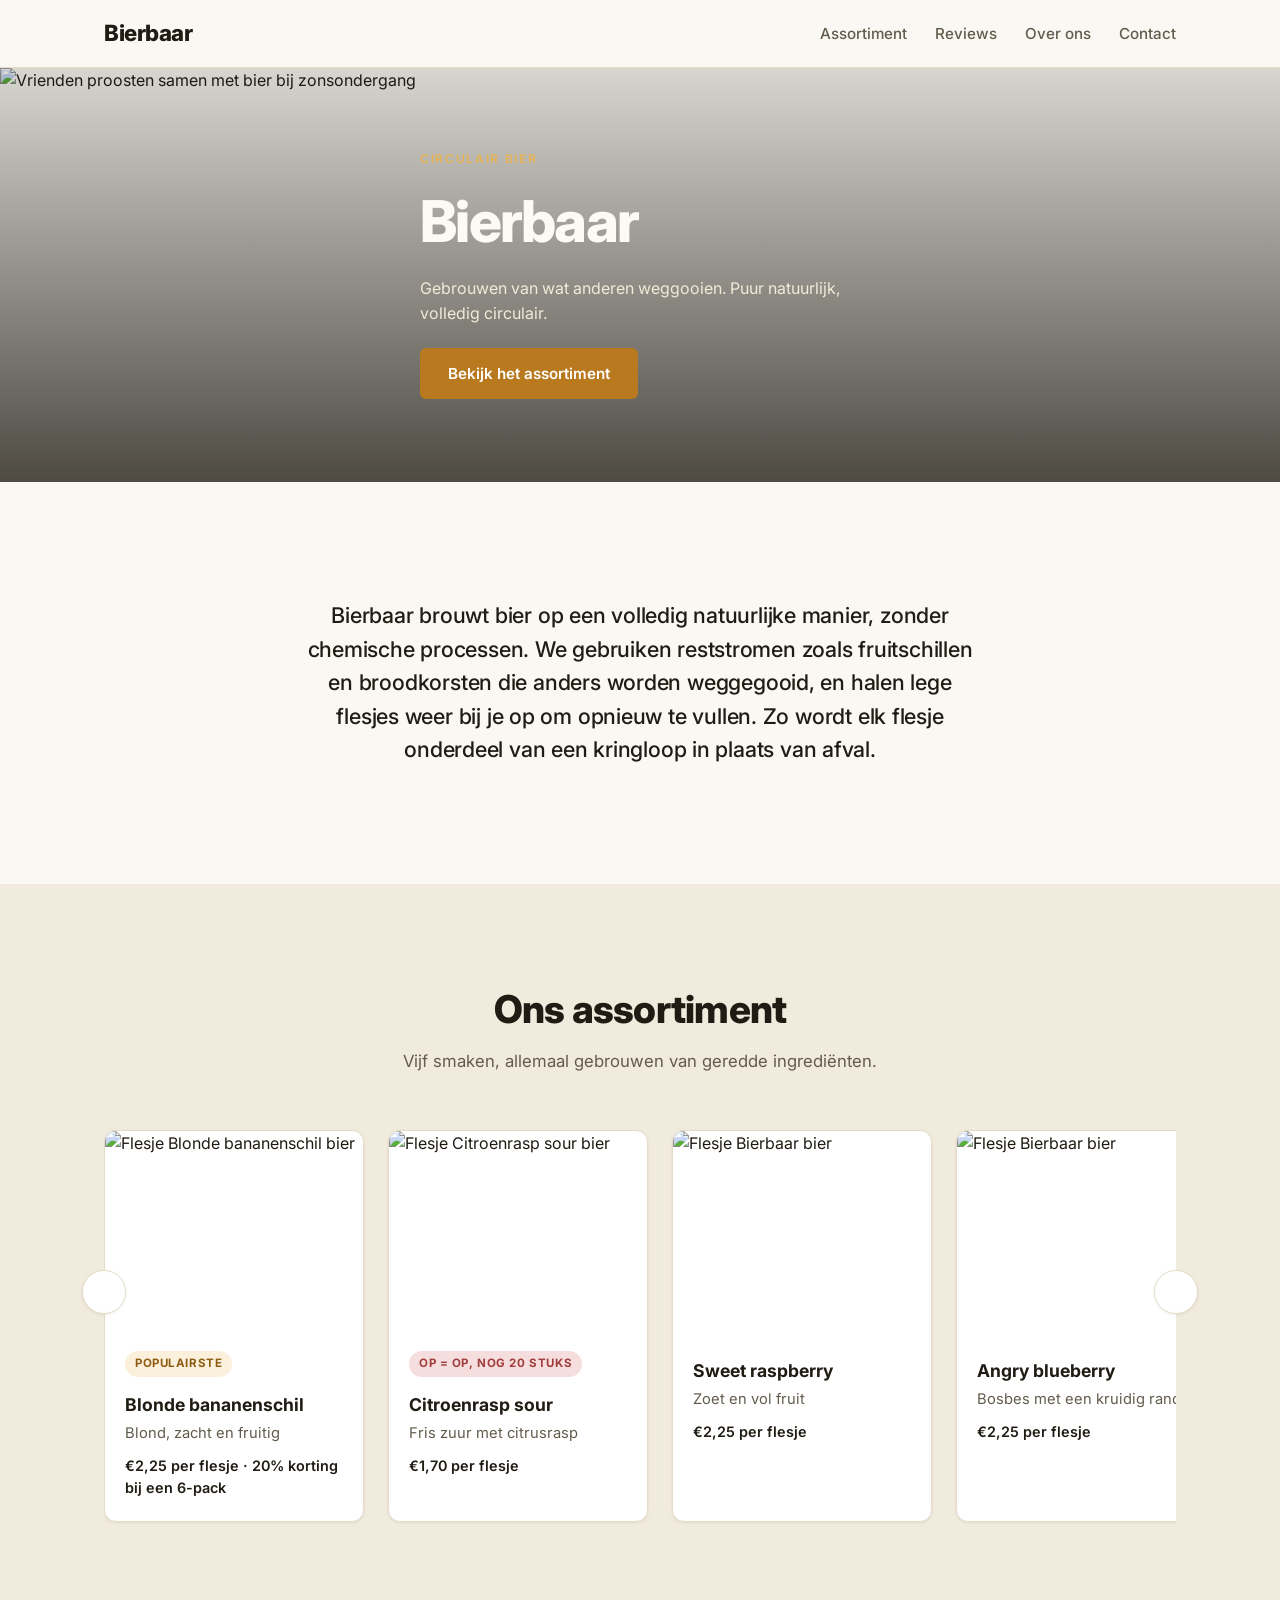
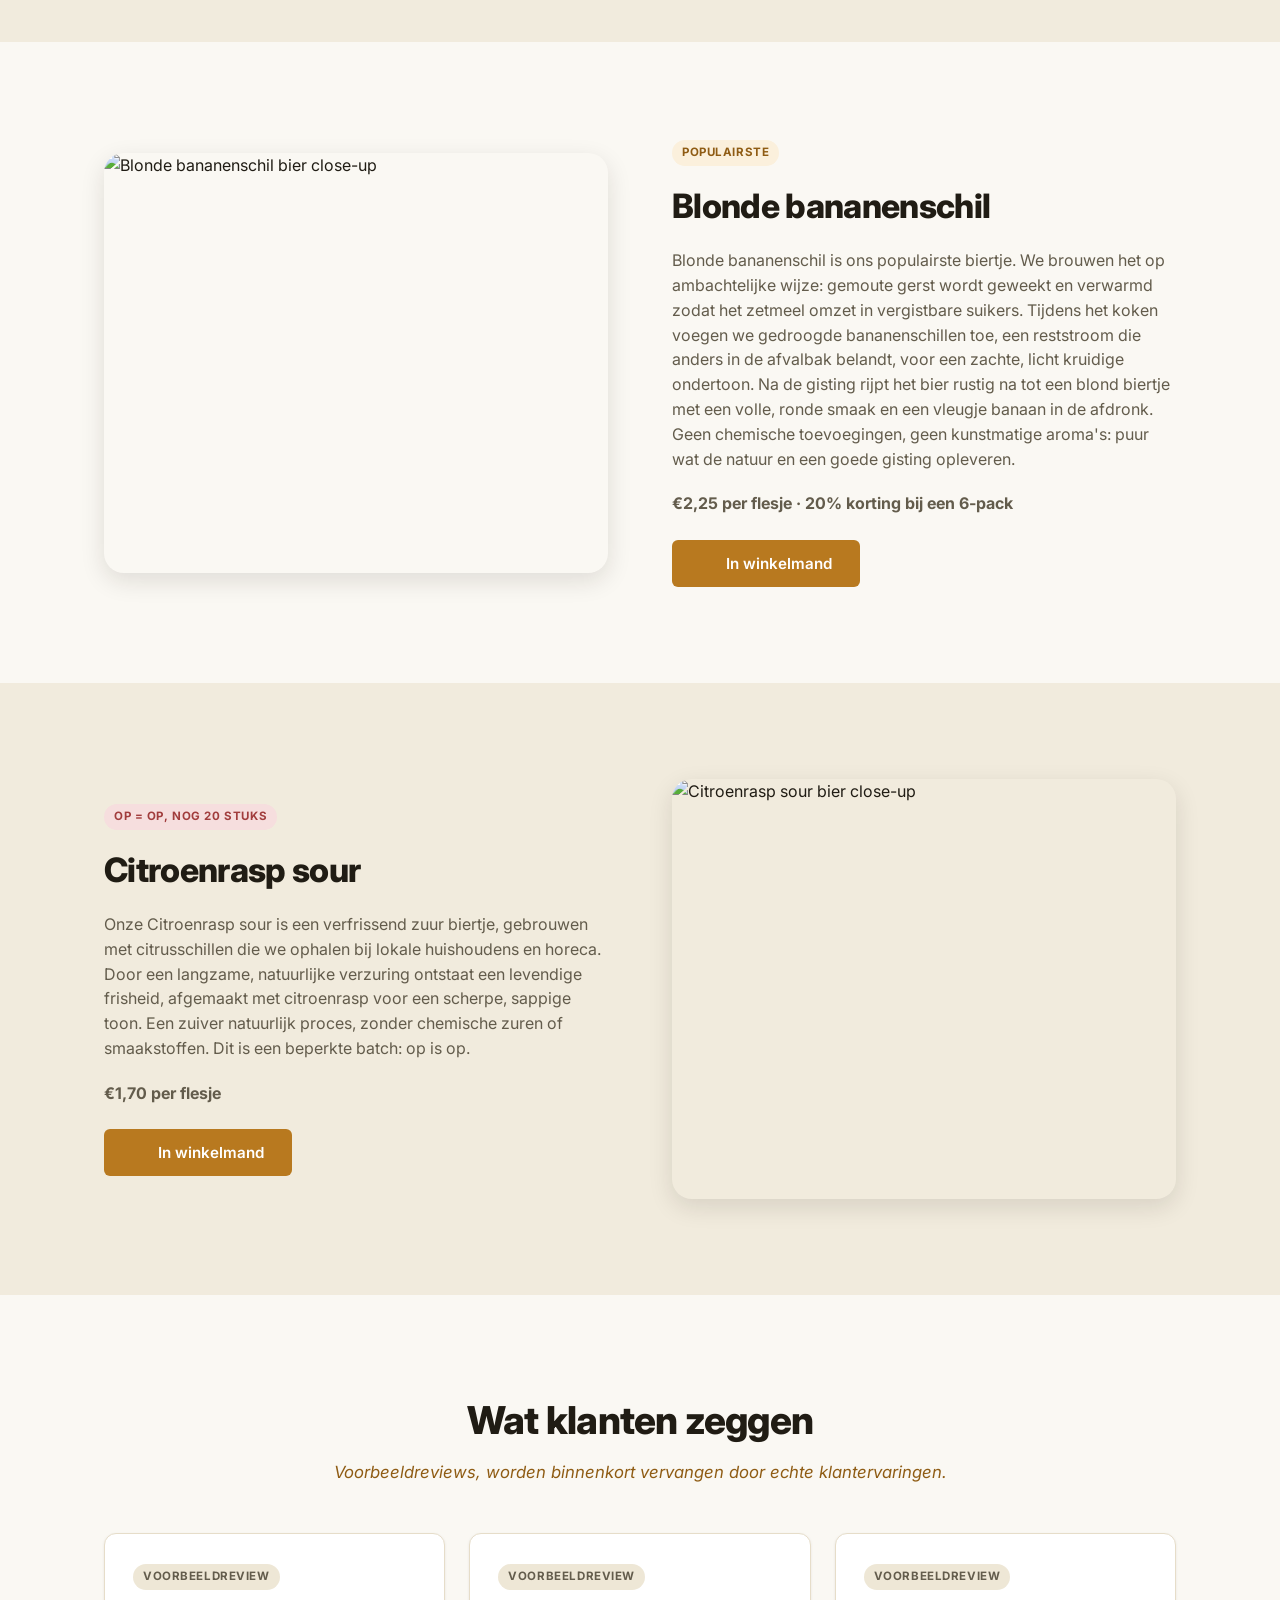
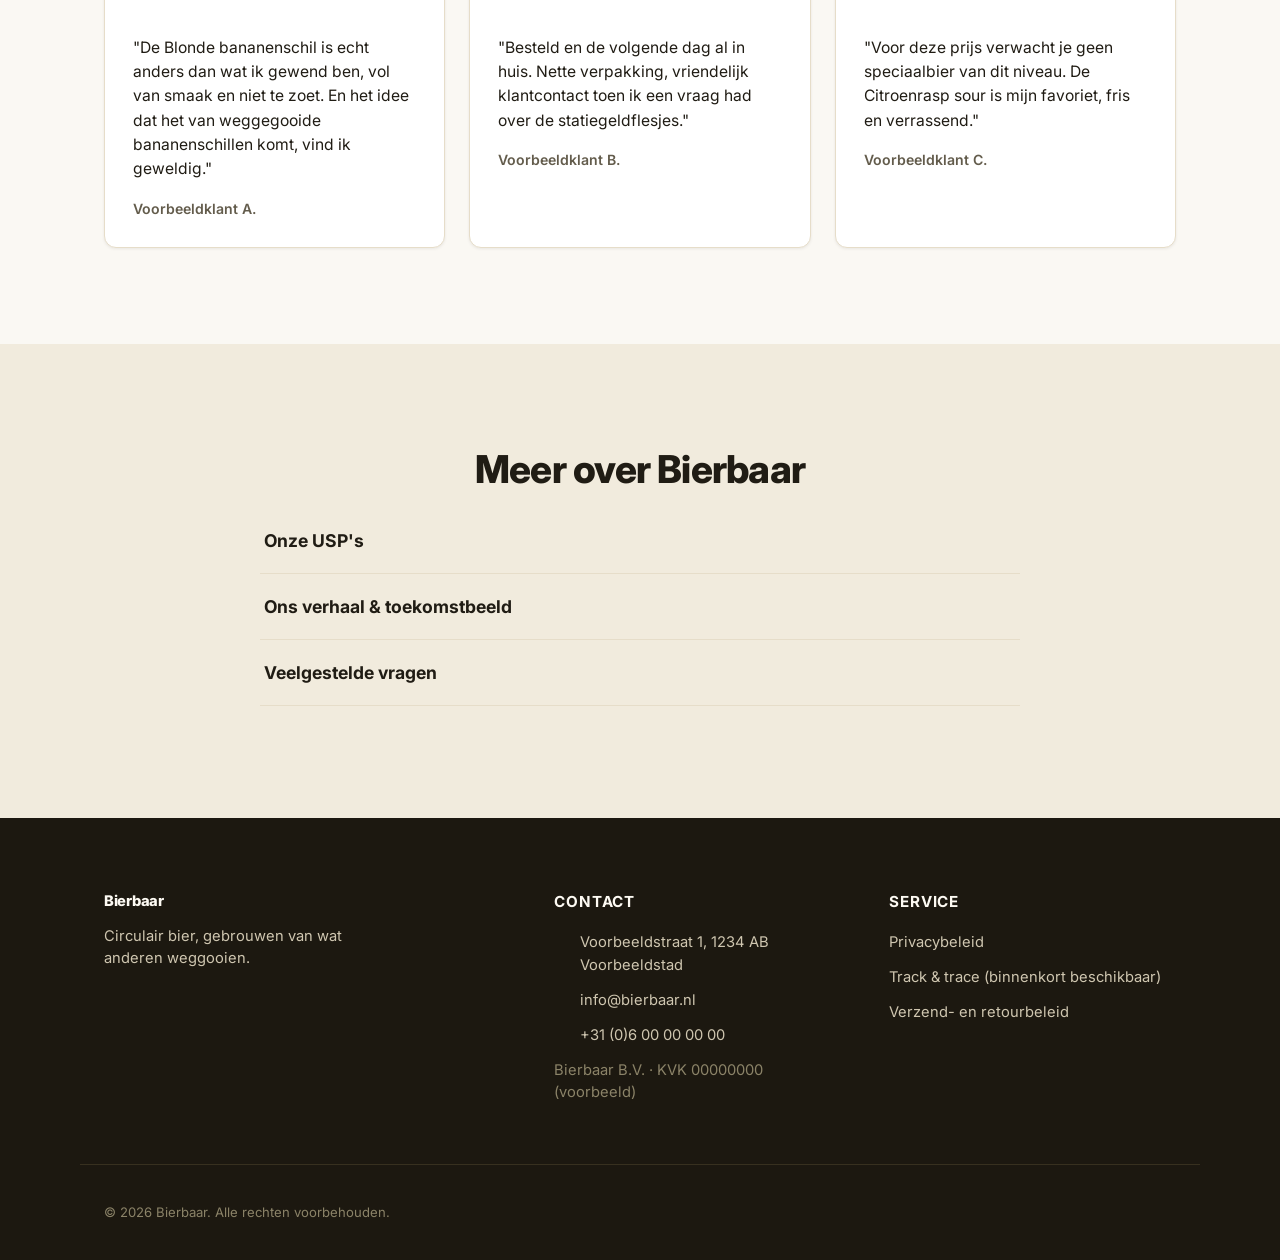
==== index.html @ 5c54fa47 "Initial Bierbaar website: hero, assortiment, spotlights, reviews, accordion, footer" ====
<!DOCTYPE html>
<html lang="nl">
<head>
<meta charset="UTF-8">
<meta name="viewport" content="width=device-width, initial-scale=1.0">
<title>Bierbaar | Circulair bier, gebrouwen van wat anderen weggooien</title>
<meta name="description" content="Bierbaar brouwt duurzaam, circulair bier op volledig natuurlijke wijze, van fruitschillen en broodkorsten die anders worden weggegooid. Statiegeldflessen, geen chemie, pure smaak.">
<link rel="icon" href="data:,">
<link rel="preconnect" href="https://fonts.googleapis.com">
<link rel="preconnect" href="https://fonts.gstatic.com" crossorigin>
<link href="https://fonts.googleapis.com/css2?family=Inter:wght@400;500;600;700;800&display=swap" rel="stylesheet">
<link rel="stylesheet" href="css/styles.css">
</head>
<body>

<header class="site-header">
  <div class="container header-inner">
    <a href="#top" class="wordmark">Bierbaar</a>
    <nav class="main-nav" aria-label="Hoofdnavigatie">
      <a href="#assortiment">Assortiment</a>
      <a href="#reviews">Reviews</a>
      <a href="#meer">Over ons</a>
      <a href="#contact">Contact</a>
    </nav>
  </div>
</header>

<main id="top">

  <!-- HERO -->
  <section class="hero">
    <img
      class="hero-image"
      src="https://images.unsplash.com/photo-1758272133713-52c6bb9f74f0?w=1920&q=80&auto=format&fit=crop"
      alt="Vrienden proosten samen met bier bij zonsondergang"
      loading="eager">
    <div class="hero-overlay"></div>
    <div class="hero-content container">
      <p class="hero-kicker">Circulair bier</p>
      <h1 class="hero-title">Bierbaar</h1>
      <p class="hero-subtitle">Gebrouwen van wat anderen weggooien. Puur natuurlijk, volledig circulair.</p>
      <a href="#assortiment" class="btn btn-primary">Bekijk het assortiment</a>
    </div>
  </section>

  <!-- INTRO -->
  <section class="intro">
    <div class="container intro-inner">
      <p class="intro-text">
        Bierbaar brouwt bier op een volledig natuurlijke manier, zonder chemische processen.
        We gebruiken reststromen zoals fruitschillen en broodkorsten die anders worden weggegooid,
        en halen lege flesjes weer bij je op om opnieuw te vullen. Zo wordt elk flesje onderdeel
        van een kringloop in plaats van afval.
      </p>
    </div>
  </section>

  <!-- PRODUCT SLIDESHOW -->
  <section id="assortiment" class="products">
    <div class="container">
      <h2 class="section-title">Ons assortiment</h2>
      <p class="section-subtitle">Vijf smaken, allemaal gebrouwen van geredde ingrediënten.</p>

      <div class="slideshow" id="productSlideshow">
        <div class="slideshow-track" id="slideshowTrack">

          <article class="product-slide">
            <img src="https://images.unsplash.com/photo-1703564803585-48b51539e119?w=800&q=80&auto=format&fit=crop" alt="Flesje Blonde bananenschil bier" loading="lazy">
            <div class="product-slide-body">
              <span class="badge badge-popular">Populairste</span>
              <h3>Blonde bananenschil</h3>
              <p class="product-tag">Blond, zacht en fruitig</p>
              <p class="product-price">&euro;2,25 per flesje &middot; 20% korting bij een 6-pack</p>
            </div>
          </article>

          <article class="product-slide">
            <img src="https://images.unsplash.com/photo-1703564803585-48b51539e119?w=800&q=80&auto=format&fit=crop" alt="Flesje Citroenrasp sour bier" loading="lazy">
            <div class="product-slide-body">
              <span class="badge badge-limited">Op = op, nog 20 stuks</span>
              <h3>Citroenrasp sour</h3>
              <p class="product-tag">Fris zuur met citrusrasp</p>
              <p class="product-price">&euro;1,70 per flesje</p>
            </div>
          </article>

          <article class="product-slide">
            <img src="https://images.unsplash.com/photo-1703564803585-48b51539e119?w=800&q=80&auto=format&fit=crop" alt="Flesje Bierbaar bier" loading="lazy">
            <div class="product-slide-body">
              <h3>Sweet raspberry</h3>
              <p class="product-tag">Zoet en vol fruit</p>
              <p class="product-price">&euro;2,25 per flesje</p>
            </div>
          </article>

          <article class="product-slide">
            <img src="https://images.unsplash.com/photo-1703564803585-48b51539e119?w=800&q=80&auto=format&fit=crop" alt="Flesje Bierbaar bier" loading="lazy">
            <div class="product-slide-body">
              <h3>Angry blueberry</h3>
              <p class="product-tag">Bosbes met een kruidig randje</p>
              <p class="product-price">&euro;2,25 per flesje</p>
            </div>
          </article>

          <article class="product-slide">
            <img src="https://images.unsplash.com/photo-1703564803585-48b51539e119?w=800&q=80&auto=format&fit=crop" alt="Flesje Bierbaar bier" loading="lazy">
            <div class="product-slide-body">
              <h3>Mango tango</h3>
              <p class="product-tag">Tropisch en vol fruit</p>
              <p class="product-price">&euro;2,25 per flesje</p>
            </div>
          </article>

        </div>

        <button class="slide-nav slide-nav-prev" id="slidePrev" aria-label="Vorige biertjes">
          <i data-lucide="chevron-left"></i>
        </button>
        <button class="slide-nav slide-nav-next" id="slideNext" aria-label="Volgende biertjes">
          <i data-lucide="chevron-right"></i>
        </button>
      </div>
    </div>
  </section>

  <!-- SPOTLIGHT: BLONDE BANANENSCHIL -->
  <section class="spotlight">
    <div class="container spotlight-inner">
      <img class="spotlight-image" src="https://images.unsplash.com/photo-1703564803585-48b51539e119?w=900&q=80&auto=format&fit=crop" alt="Blonde bananenschil bier close-up" loading="lazy">
      <div class="spotlight-text">
        <span class="badge badge-popular">Populairste</span>
        <h2>Blonde bananenschil</h2>
        <p>
          Blonde bananenschil is ons populairste biertje. We brouwen het op ambachtelijke wijze:
          gemoute gerst wordt geweekt en verwarmd zodat het zetmeel omzet in vergistbare suikers.
          Tijdens het koken voegen we gedroogde bananenschillen toe, een reststroom die anders in
          de afvalbak belandt, voor een zachte, licht kruidige ondertoon. Na de gisting rijpt het
          bier rustig na tot een blond biertje met een volle, ronde smaak en een vleugje banaan
          in de afdronk. Geen chemische toevoegingen, geen kunstmatige aroma's: puur wat de natuur
          en een goede gisting opleveren.
        </p>
        <p class="spotlight-price">&euro;2,25 per flesje &middot; 20% korting bij een 6-pack</p>
        <button class="btn btn-primary btn-cart" data-product="Blonde bananenschil">
          <i data-lucide="shopping-cart"></i>
          In winkelmand
        </button>
      </div>
    </div>
  </section>

  <!-- SPOTLIGHT: CITROENRASP SOUR -->
  <section class="spotlight spotlight-alt">
    <div class="container spotlight-inner spotlight-inner-reverse">
      <img class="spotlight-image" src="https://images.unsplash.com/photo-1703564803585-48b51539e119?w=900&q=80&auto=format&fit=crop" alt="Citroenrasp sour bier close-up" loading="lazy">
      <div class="spotlight-text">
        <span class="badge badge-limited">Op = op, nog 20 stuks</span>
        <h2>Citroenrasp sour</h2>
        <p>
          Onze Citroenrasp sour is een verfrissend zuur biertje, gebrouwen met citrusschillen die
          we ophalen bij lokale huishoudens en horeca. Door een langzame, natuurlijke verzuring
          ontstaat een levendige frisheid, afgemaakt met citroenrasp voor een scherpe, sappige toon.
          Een zuiver natuurlijk proces, zonder chemische zuren of smaakstoffen. Dit is een beperkte
          batch: op is op.
        </p>
        <p class="spotlight-price">&euro;1,70 per flesje</p>
        <button class="btn btn-primary btn-cart" data-product="Citroenrasp sour">
          <i data-lucide="shopping-cart"></i>
          In winkelmand
        </button>
      </div>
    </div>
  </section>

  <!-- REVIEWS -->
  <section id="reviews" class="reviews">
    <div class="container">
      <h2 class="section-title">Wat klanten zeggen</h2>
      <p class="section-subtitle placeholder-note">
        Voorbeeldreviews, worden binnenkort vervangen door echte klantervaringen.
      </p>

      <div class="reviews-track">
        <article class="review-card">
          <span class="badge badge-placeholder">Voorbeeldreview</span>
          <div class="review-stars" aria-label="5 van de 5 sterren">
            <i data-lucide="star"></i><i data-lucide="star"></i><i data-lucide="star"></i><i data-lucide="star"></i><i data-lucide="star"></i>
          </div>
          <p class="review-quote">"De Blonde bananenschil is echt anders dan wat ik gewend ben, vol van smaak en niet te zoet. En het idee dat het van weggegooide bananenschillen komt, vind ik geweldig."</p>
          <p class="review-author">Voorbeeldklant A.</p>
        </article>

        <article class="review-card">
          <span class="badge badge-placeholder">Voorbeeldreview</span>
          <div class="review-stars" aria-label="5 van de 5 sterren">
            <i data-lucide="star"></i><i data-lucide="star"></i><i data-lucide="star"></i><i data-lucide="star"></i><i data-lucide="star"></i>
          </div>
          <p class="review-quote">"Besteld en de volgende dag al in huis. Nette verpakking, vriendelijk klantcontact toen ik een vraag had over de statiegeldflesjes."</p>
          <p class="review-author">Voorbeeldklant B.</p>
        </article>

        <article class="review-card">
          <span class="badge badge-placeholder">Voorbeeldreview</span>
          <div class="review-stars" aria-label="4 van de 5 sterren">
            <i data-lucide="star"></i><i data-lucide="star"></i><i data-lucide="star"></i><i data-lucide="star"></i>
          </div>
          <p class="review-quote">"Voor deze prijs verwacht je geen speciaalbier van dit niveau. De Citroenrasp sour is mijn favoriet, fris en verrassend."</p>
          <p class="review-author">Voorbeeldklant C.</p>
        </article>
      </div>
    </div>
  </section>

  <!-- ACCORDION -->
  <section id="meer" class="accordion-section">
    <div class="container">
      <h2 class="section-title">Meer over Bierbaar</h2>

      <div class="accordion" id="accordion">

        <div class="accordion-item">
          <button class="accordion-trigger" aria-expanded="false">
            <span>Onze USP's</span>
            <i data-lucide="chevron-down"></i>
          </button>
          <div class="accordion-panel">
            <div class="accordion-panel-inner">
              <ul class="usp-list">
                <li>Volledig circulair: een natuurlijk brouwproces zonder chemische toevoegingen, gemaakt van reststromen zoals fruitschillen en broodkorsten die anders worden weggegooid.</li>
                <li>Statiegeld op elk flesje: je stuurt de lege flesjes retour en wij hergebruiken het glas voor het volgende brouwsel.</li>
                <li>Verrassende, gedurfde smaken die je niet snel ergens anders proeft.</li>
                <li>Scherpe prijzen, vaak lager dan bij de goedkoopste supermarkt, zonder in te leveren op smaak of kwaliteit.</li>
                <li>Gemaakt met ongeveer 30% fruit, voor een verrassend fris en relatief gezond biertje.</li>
              </ul>
            </div>
          </div>
        </div>

        <div class="accordion-item">
          <button class="accordion-trigger" aria-expanded="false">
            <span>Ons verhaal &amp; toekomstbeeld</span>
            <i data-lucide="chevron-down"></i>
          </button>
          <div class="accordion-panel">
            <div class="accordion-panel-inner">
              <p>
                Bierbaar is ontstaan uit een vriendengroep met een passie voor bier en reizen.
                Tijdens een reis door Tanzania liepen we langs een rivier die volledig vervuild was
                met plastic, glas en bierflesjes. Dat kon toch niet zo. Daar is onze passie voor
                duurzaamheid ontstaan. Hoe en wat wisten we toen nog niet, we wilden gewoon iets
                goeds doen voor de wereld, en wel met plezier. Zo kwamen we bij onze andere passie
                uit: bier.
              </p>
              <p>
                Onze toekomstvisie is goedkoop bier voor iedereen, dat mensen inspireert om zelf te
                ondernemen in de circulaire economie, met hun eigen passie als vertrekpunt. We willen
                vriendengroepen samenbrengen en verwennen met smaak, precies zoals wij dat zelf deden
                toen dit allemaal begon.
              </p>
            </div>
          </div>
        </div>

        <div class="accordion-item">
          <button class="accordion-trigger" aria-expanded="false">
            <span>Veelgestelde vragen</span>
            <i data-lucide="chevron-down"></i>
          </button>
          <div class="accordion-panel">
            <div class="accordion-panel-inner">
              <dl class="faq-list">
                <dt>Hoe snel wordt mijn bestelling geleverd?</dt>
                <dd>Vandaag besteld is morgen in huis. We leveren door heel Nederland.</dd>

                <dt>Kan ik mijn bestelling retourneren?</dt>
                <dd>Ja, retourneren kan tot een week na ontvangst, mits de flesjes intact en ongeopend zijn.</dd>

                <dt>Wat gebeurt er met de statiegeldflesjes?</dt>
                <dd>Je stuurt de lege flesjes naar ons terug, wij reinigen ze en vullen ze opnieuw voor het volgende brouwsel.</dd>

                <dt>Waarom zijn jullie prijzen lager dan bij ander speciaalbier?</dt>
                <dd>We brouwen kleinschalig en gebruiken reststromen die we gratis ophalen, zoals fruitschillen en broodkorsten. Die besparing geven we door in de prijs.</dd>
              </dl>
            </div>
          </div>
        </div>

      </div>
    </div>
  </section>

</main>

<footer id="contact" class="site-footer">
  <div class="container footer-inner">
    <div class="footer-col">
      <p class="wordmark wordmark-footer">Bierbaar</p>
      <p class="footer-note">Circulair bier, gebrouwen van wat anderen weggooien.</p>
    </div>

    <div class="footer-col">
      <h3>Contact</h3>
      <!-- Placeholdergegevens: vervang door de echte bedrijfsgegevens voordat de site live gaat -->
      <p><i data-lucide="map-pin"></i> Voorbeeldstraat 1, 1234 AB Voorbeeldstad</p>
      <p><i data-lucide="mail"></i> info@bierbaar.nl</p>
      <p><i data-lucide="phone"></i> +31 (0)6 00 00 00 00</p>
      <p class="footer-fine">Bierbaar B.V. &middot; KVK 00000000 (voorbeeld)</p>
    </div>

    <div class="footer-col">
      <h3>Service</h3>
      <a href="#" class="footer-link">Privacybeleid</a>
      <a href="#" class="footer-link">Track &amp; trace (binnenkort beschikbaar)</a>
      <a href="#" class="footer-link">Verzend- en retourbeleid</a>
    </div>
  </div>
  <div class="container footer-bottom">
    <p>&copy; 2026 Bierbaar. Alle rechten voorbehouden.</p>
  </div>
</footer>

<div class="toast" id="toast" role="status" aria-live="polite"></div>

<script src="https://unpkg.com/lucide@latest"></script>
<script src="js/main.js"></script>
</body>
</html>
---- css/styles.css ----
:root {
  --color-bg: #faf8f3;
  --color-bg-alt: #f1ebdd;
  --color-surface: #ffffff;
  --color-text: #201c14;
  --color-text-muted: #635c4c;
  --color-border: #e6ddc9;

  --color-accent: #b8791f;
  --color-accent-dark: #8f5c14;
  --color-accent-light: #e7b355;
  --color-accent-tint: #fbf0dc;

  --font-body: "Inter", -apple-system, BlinkMacSystemFont, "Segoe UI", sans-serif;

  --radius-sm: 6px;
  --radius-md: 12px;
  --radius-lg: 20px;

  --shadow-sm: 0 1px 3px rgba(32, 28, 20, 0.08);
  --shadow-md: 0 8px 24px rgba(32, 28, 20, 0.12);
}

* { box-sizing: border-box; }

html { scroll-behavior: smooth; }

body {
  margin: 0;
  font-family: var(--font-body);
  color: var(--color-text);
  background: var(--color-bg);
  line-height: 1.55;
  -webkit-font-smoothing: antialiased;
}

img { max-width: 100%; display: block; }

.container {
  max-width: 1120px;
  margin: 0 auto;
  padding: 0 24px;
}

a { color: inherit; }

/* ---------- Header ---------- */
.site-header {
  position: sticky;
  top: 0;
  z-index: 50;
  background: rgba(250, 248, 243, 0.9);
  backdrop-filter: blur(8px);
  border-bottom: 1px solid var(--color-border);
}

.header-inner {
  display: flex;
  align-items: center;
  justify-content: space-between;
  padding-top: 16px;
  padding-bottom: 16px;
}

.wordmark {
  font-weight: 800;
  font-size: 1.4rem;
  letter-spacing: -0.02em;
  text-decoration: none;
  color: var(--color-text);
}

.main-nav {
  display: flex;
  gap: 28px;
}

.main-nav a {
  text-decoration: none;
  font-weight: 500;
  font-size: 0.95rem;
  color: var(--color-text-muted);
  transition: color 0.15s ease;
}

.main-nav a:hover { color: var(--color-accent-dark); }

/* ---------- Buttons ---------- */
.btn {
  display: inline-flex;
  align-items: center;
  gap: 8px;
  border: none;
  border-radius: var(--radius-sm);
  padding: 14px 28px;
  font-family: inherit;
  font-weight: 600;
  font-size: 0.95rem;
  cursor: pointer;
  text-decoration: none;
  transition: transform 0.15s ease, box-shadow 0.15s ease, background 0.15s ease;
}

.btn-primary {
  background: var(--color-accent);
  color: #fff;
}

.btn-primary:hover {
  background: var(--color-accent-dark);
  transform: translateY(-1px);
  box-shadow: var(--shadow-md);
}

.btn-primary i { width: 18px; height: 18px; }

/* ---------- Hero ---------- */
.hero {
  position: relative;
  height: 46vh;
  min-height: 340px;
  max-height: 480px;
  display: flex;
  align-items: center;
  overflow: hidden;
}

.hero-image {
  position: absolute;
  inset: 0;
  width: 100%;
  height: 100%;
  object-fit: cover;
}

.hero-overlay {
  position: absolute;
  inset: 0;
  background: linear-gradient(180deg, rgba(20, 16, 8, 0.15) 0%, rgba(20, 16, 8, 0.75) 100%);
}

.hero-content {
  position: relative;
  color: #fdfaf3;
  max-width: 560px;
}

.hero-kicker {
  text-transform: uppercase;
  letter-spacing: 0.14em;
  font-size: 0.75rem;
  font-weight: 600;
  color: var(--color-accent-light);
  margin: 0 0 8px;
}

.hero-title {
  font-size: clamp(2.4rem, 5.5vw, 3.6rem);
  font-weight: 800;
  letter-spacing: -0.03em;
  margin: 0 0 10px;
}

.hero-subtitle {
  font-size: 1rem;
  font-weight: 400;
  color: #f3ead8;
  margin: 0 0 22px;
  max-width: 440px;
}

/* ---------- Intro ---------- */
.intro { padding: 96px 0; }

.intro-inner { max-width: 720px; margin: 0 auto; text-align: center; }

.intro-text {
  font-size: 1.35rem;
  font-weight: 500;
  color: var(--color-text);
  letter-spacing: -0.01em;
}

/* ---------- Section titles ---------- */
.section-title {
  font-size: clamp(1.8rem, 3vw, 2.4rem);
  font-weight: 800;
  letter-spacing: -0.02em;
  margin: 0 0 8px;
  text-align: center;
}

.section-subtitle {
  text-align: center;
  color: var(--color-text-muted);
  font-size: 1.05rem;
  margin: 0 0 48px;
}

.placeholder-note {
  font-style: italic;
  color: var(--color-accent-dark);
}

/* ---------- Products / slideshow ---------- */
.products { padding: 96px 0; background: var(--color-bg-alt); }

.slideshow { position: relative; }

.slideshow-track {
  display: flex;
  gap: 24px;
  overflow-x: auto;
  scroll-snap-type: x mandatory;
  padding: 8px 4px 24px;
  scrollbar-width: none;
}

.slideshow-track::-webkit-scrollbar { display: none; }

.product-slide {
  flex: 0 0 260px;
  scroll-snap-align: start;
  background: var(--color-surface);
  border-radius: var(--radius-md);
  overflow: hidden;
  box-shadow: var(--shadow-sm);
  border: 1px solid var(--color-border);
}

.product-slide img {
  width: 100%;
  height: 200px;
  object-fit: cover;
}

.product-slide-body { padding: 18px 20px 22px; }

.product-slide-body h3 {
  margin: 8px 0 4px;
  font-size: 1.1rem;
  font-weight: 700;
}

.product-tag {
  margin: 0 0 10px;
  color: var(--color-text-muted);
  font-size: 0.92rem;
}

.product-price {
  margin: 0;
  font-weight: 600;
  font-size: 0.9rem;
}

.badge {
  display: inline-block;
  font-size: 0.72rem;
  font-weight: 700;
  text-transform: uppercase;
  letter-spacing: 0.05em;
  padding: 4px 10px;
  border-radius: 999px;
  margin-bottom: 6px;
}

.badge-popular { background: var(--color-accent-tint); color: var(--color-accent-dark); }
.badge-limited { background: #f6dede; color: #a13d3d; }
.badge-placeholder { background: #eee7d6; color: var(--color-text-muted); }

.slide-nav {
  position: absolute;
  top: 40%;
  transform: translateY(-50%);
  width: 44px;
  height: 44px;
  border-radius: 50%;
  border: 1px solid var(--color-border);
  background: var(--color-surface);
  display: flex;
  align-items: center;
  justify-content: center;
  cursor: pointer;
  box-shadow: var(--shadow-sm);
}

.slide-nav i { width: 20px; height: 20px; }

.slide-nav-prev { left: -22px; }
.slide-nav-next { right: -22px; }

/* ---------- Spotlight ---------- */
.spotlight { padding: 96px 0; }
.spotlight-alt { background: var(--color-bg-alt); }

.spotlight-inner {
  display: grid;
  grid-template-columns: 1fr 1fr;
  gap: 64px;
  align-items: center;
}

.spotlight-inner-reverse { direction: rtl; }
.spotlight-inner-reverse > * { direction: ltr; }

.spotlight-image {
  width: 100%;
  height: 420px;
  object-fit: cover;
  border-radius: var(--radius-lg);
  box-shadow: var(--shadow-md);
}

.spotlight-text h2 {
  font-size: clamp(1.6rem, 3vw, 2.1rem);
  font-weight: 800;
  letter-spacing: -0.02em;
  margin: 8px 0 16px;
}

.spotlight-text p { color: var(--color-text-muted); font-size: 1rem; }

.spotlight-price {
  font-weight: 700;
  color: var(--color-text);
  font-size: 1.05rem;
  margin: 20px 0 24px !important;
}

/* ---------- Reviews ---------- */
.reviews { padding: 96px 0; }

.reviews-track {
  display: grid;
  grid-template-columns: repeat(3, 1fr);
  gap: 24px;
}

.review-card {
  background: var(--color-surface);
  border: 1px solid var(--color-border);
  border-radius: var(--radius-md);
  padding: 28px;
  box-shadow: var(--shadow-sm);
}

.review-stars {
  display: flex;
  gap: 2px;
  color: var(--color-accent);
  margin: 10px 0 14px;
}

.review-stars i { width: 16px; height: 16px; fill: var(--color-accent); }

.review-quote {
  font-size: 0.98rem;
  color: var(--color-text);
  margin: 0 0 16px;
}

.review-author {
  font-weight: 600;
  font-size: 0.88rem;
  color: var(--color-text-muted);
  margin: 0;
}

/* ---------- Accordion ---------- */
.accordion-section { padding: 96px 0 112px; background: var(--color-bg-alt); }

.accordion { max-width: 760px; margin: 0 auto; }

.accordion-item {
  border-bottom: 1px solid var(--color-border);
}

.accordion-trigger {
  width: 100%;
  display: flex;
  align-items: center;
  justify-content: space-between;
  background: none;
  border: none;
  padding: 22px 4px;
  font-family: inherit;
  font-size: 1.1rem;
  font-weight: 700;
  color: var(--color-text);
  cursor: pointer;
}

.accordion-trigger i {
  width: 20px;
  height: 20px;
  transition: transform 0.2s ease;
  color: var(--color-accent-dark);
  flex-shrink: 0;
}

.accordion-trigger[aria-expanded="true"] i { transform: rotate(180deg); }

.accordion-panel {
  max-height: 0;
  overflow: hidden;
  transition: max-height 0.25s ease;
}

.accordion-panel-inner { padding: 0 4px 24px; color: var(--color-text-muted); }

.usp-list { margin: 0; padding-left: 20px; }
.usp-list li { margin-bottom: 12px; }

.faq-list dt { font-weight: 700; color: var(--color-text); margin-top: 16px; }
.faq-list dt:first-child { margin-top: 0; }
.faq-list dd { margin: 6px 0 0; }

/* ---------- Footer ---------- */
.site-footer {
  background: #1c1810;
  color: #cfc6b0;
  padding: 72px 0 24px;
}

.footer-inner {
  display: grid;
  grid-template-columns: 1.4fr 1fr 1fr;
  gap: 48px;
  padding-bottom: 48px;
  border-bottom: 1px solid #37301f;
}

.footer-col h3 {
  color: #fdfaf3;
  font-size: 0.95rem;
  text-transform: uppercase;
  letter-spacing: 0.06em;
  margin: 0 0 18px;
}

.wordmark-footer {
  color: #fdfaf3;
  margin: 0 0 10px;
}

.footer-note { font-size: 0.92rem; max-width: 260px; }

.footer-col p {
  display: flex;
  align-items: center;
  gap: 10px;
  font-size: 0.92rem;
  margin: 0 0 12px;
}

.footer-col p i { width: 16px; height: 16px; flex-shrink: 0; color: var(--color-accent-light); }

.footer-fine { color: #8b8368; font-size: 0.82rem; }

.footer-link {
  display: block;
  text-decoration: none;
  font-size: 0.92rem;
  margin-bottom: 12px;
  color: #cfc6b0;
}

.footer-link:hover { color: var(--color-accent-light); }

.footer-bottom {
  padding-top: 24px;
  font-size: 0.82rem;
  color: #8b8368;
}

/* ---------- Toast ---------- */
.toast {
  position: fixed;
  bottom: 28px;
  left: 50%;
  transform: translateX(-50%) translateY(20px);
  background: var(--color-text);
  color: #fff;
  padding: 14px 24px;
  border-radius: var(--radius-sm);
  font-size: 0.9rem;
  font-weight: 500;
  opacity: 0;
  pointer-events: none;
  transition: opacity 0.2s ease, transform 0.2s ease;
  z-index: 100;
}

.toast.show {
  opacity: 1;
  transform: translateX(-50%) translateY(0);
}

/* ---------- Responsive ---------- */
@media (max-width: 860px) {
  .main-nav { display: none; }
  .spotlight-inner { grid-template-columns: 1fr; gap: 32px; }
  .spotlight-inner-reverse { direction: ltr; }
  .spotlight-image { height: 280px; }
  .reviews-track { grid-template-columns: 1fr; }
  .footer-inner { grid-template-columns: 1fr; gap: 32px; }
  .slide-nav { display: none; }
}
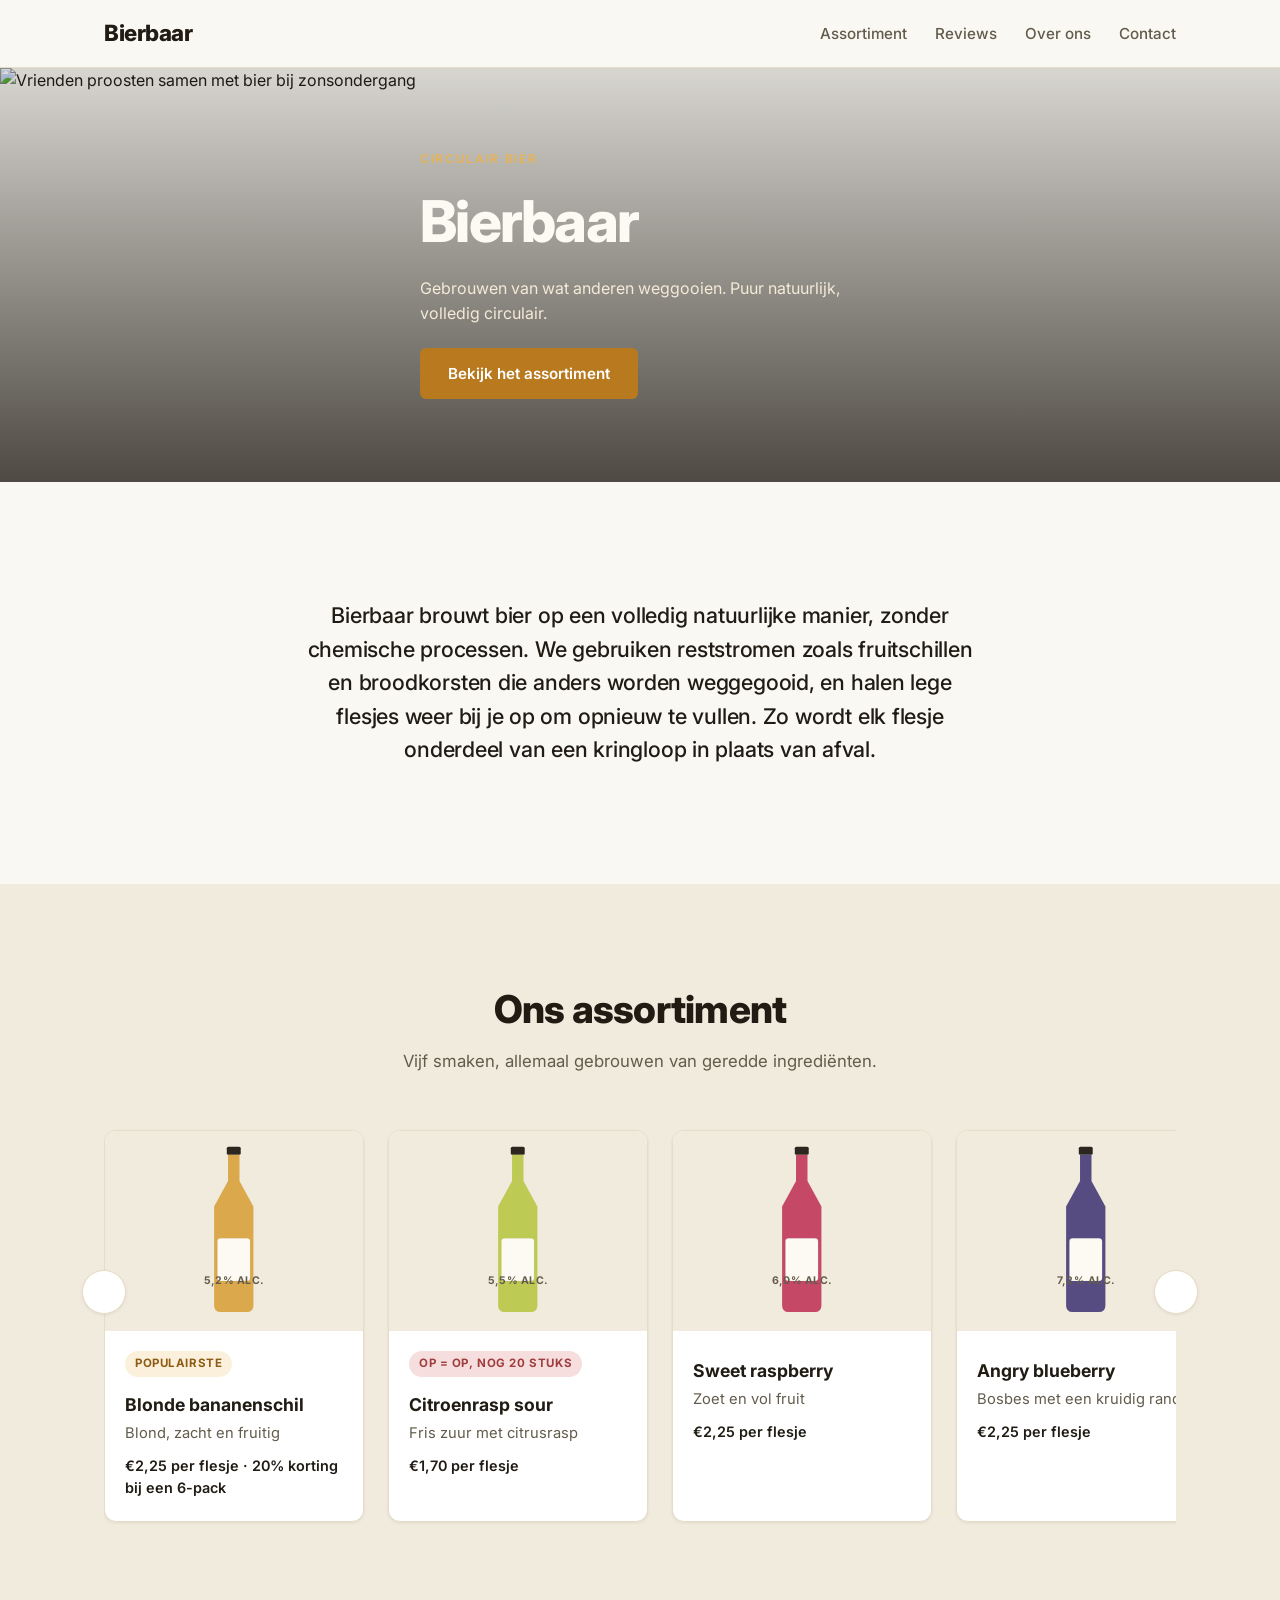
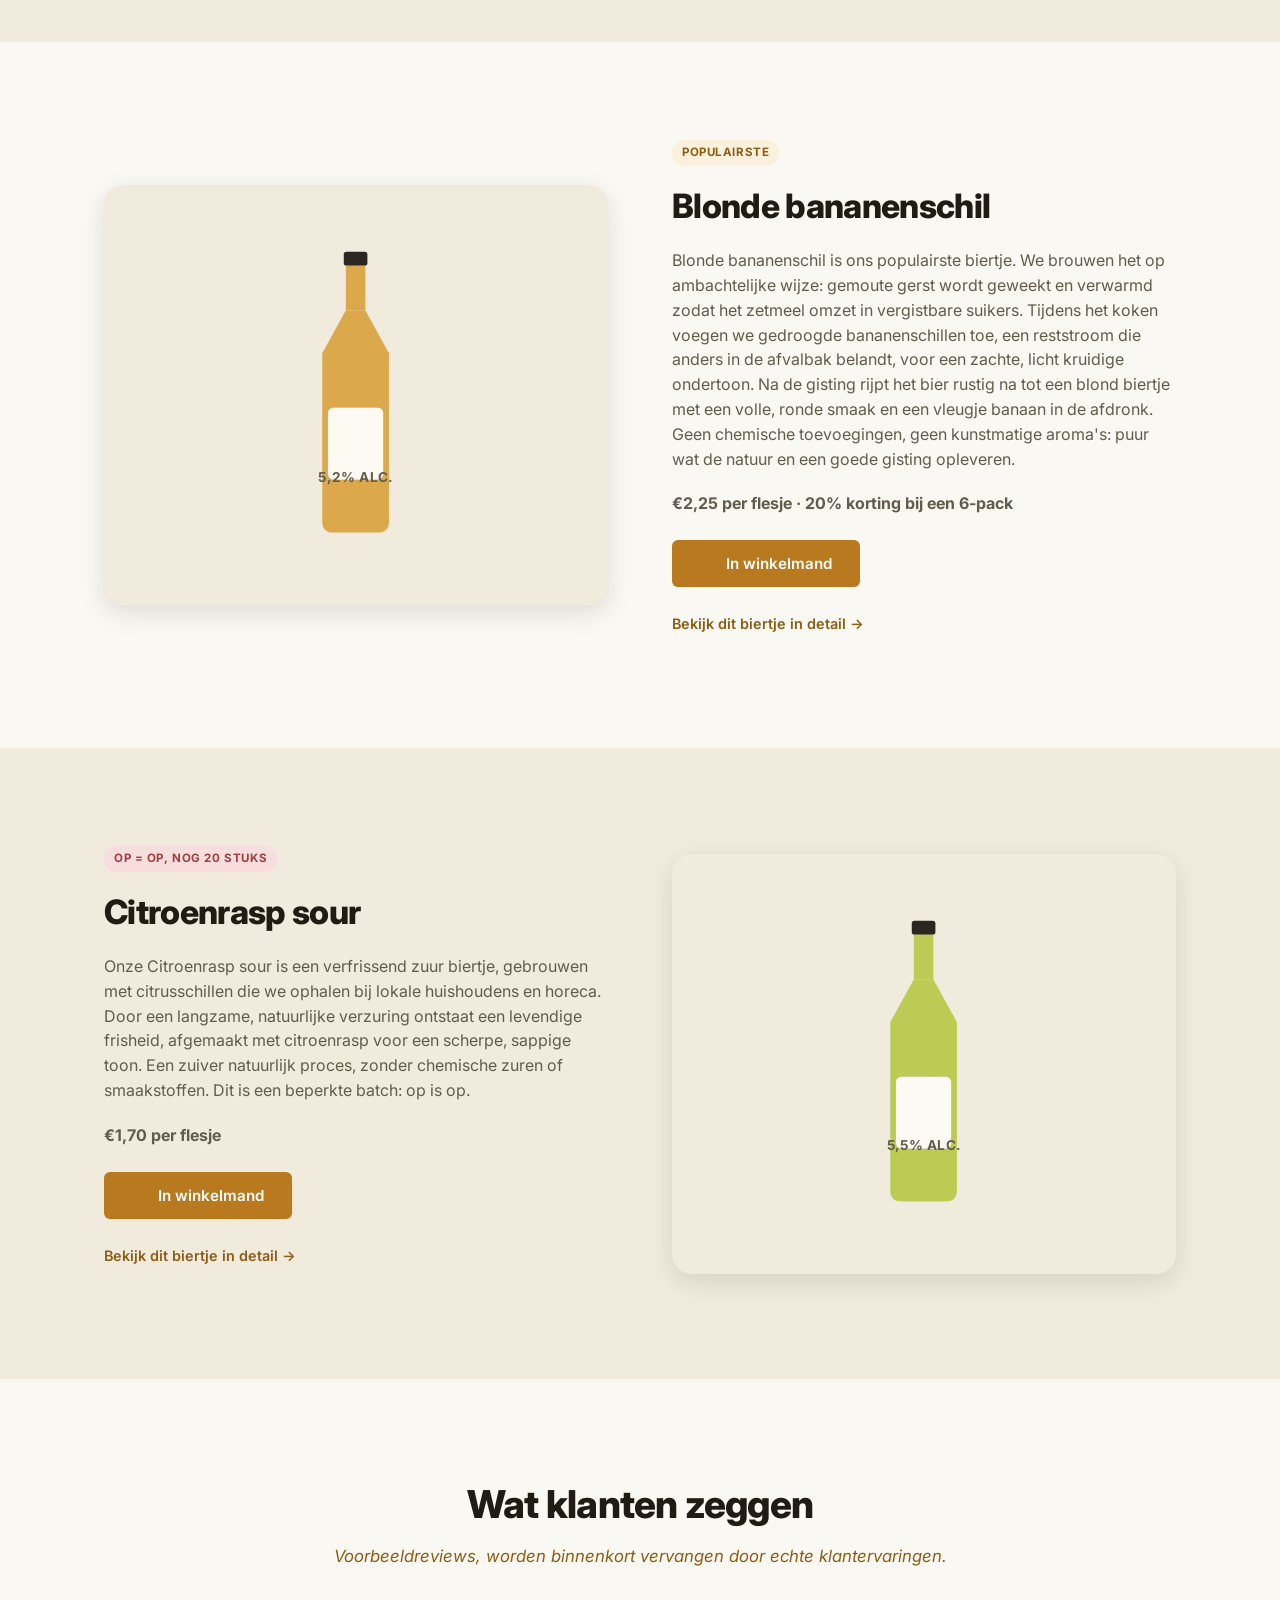
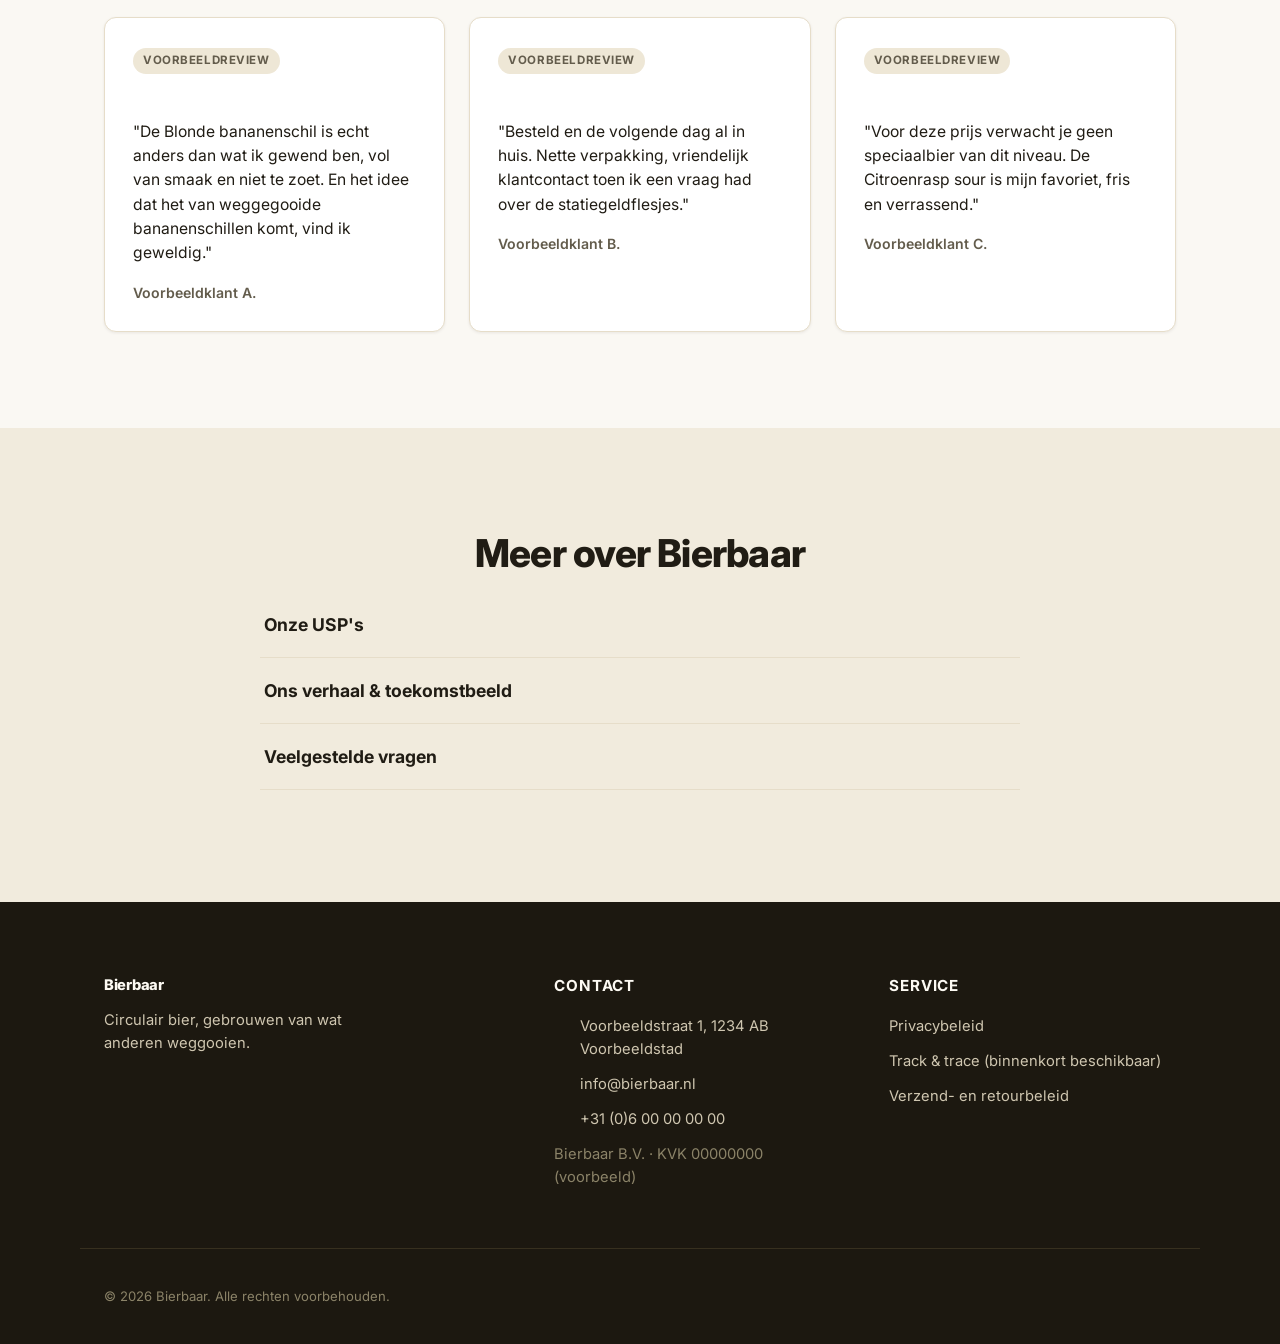
==== commit 3ea01c3f: "Unieke gekleurde flesjes per smaak met icoon en ABV, doorklikpaginas per biertje" ====
--- a/index.html
+++ b/index.html
@@ -64,52 +64,112 @@
       <div class="slideshow" id="productSlideshow">
         <div class="slideshow-track" id="slideshowTrack">
 
-          <article class="product-slide">
-            <img src="https://images.unsplash.com/photo-1703564803585-48b51539e119?w=800&q=80&auto=format&fit=crop" alt="Flesje Blonde bananenschil bier" loading="lazy">
+          <a class="product-slide" href="bieren/blonde-bananenschil.html">
+            <div class="bottle-stage">
+              <div class="bottle-visual" style="--flavor-color:#d9a441;">
+                <svg class="bottle-svg" viewBox="0 0 160 420" aria-hidden="true">
+                  <rect x="63" y="4" width="34" height="20" rx="4" class="bottle-cap"></rect>
+                  <rect x="66" y="24" width="28" height="64" class="bottle-glass"></rect>
+                  <path d="M66 88 H94 L128 150 V392 Q128 408 112 408 H48 Q32 408 32 392 V150 Z" class="bottle-glass"></path>
+                  <rect x="40" y="228" width="80" height="104" rx="8" class="bottle-label"></rect>
+                </svg>
+                <span class="bottle-icon-badge"><i data-lucide="banana"></i></span>
+                <span class="bottle-abv">5,2% ALC.</span>
+                <span class="sr-only">Fles Blonde bananenschil bier, 5,2% alcohol</span>
+              </div>
+            </div>
             <div class="product-slide-body">
               <span class="badge badge-popular">Populairste</span>
               <h3>Blonde bananenschil</h3>
               <p class="product-tag">Blond, zacht en fruitig</p>
               <p class="product-price">&euro;2,25 per flesje &middot; 20% korting bij een 6-pack</p>
             </div>
-          </article>
-
-          <article class="product-slide">
-            <img src="https://images.unsplash.com/photo-1703564803585-48b51539e119?w=800&q=80&auto=format&fit=crop" alt="Flesje Citroenrasp sour bier" loading="lazy">
+          </a>
+
+          <a class="product-slide" href="bieren/citroenrasp-sour.html">
+            <div class="bottle-stage">
+              <div class="bottle-visual" style="--flavor-color:#b9c94a;">
+                <svg class="bottle-svg" viewBox="0 0 160 420" aria-hidden="true">
+                  <rect x="63" y="4" width="34" height="20" rx="4" class="bottle-cap"></rect>
+                  <rect x="66" y="24" width="28" height="64" class="bottle-glass"></rect>
+                  <path d="M66 88 H94 L128 150 V392 Q128 408 112 408 H48 Q32 408 32 392 V150 Z" class="bottle-glass"></path>
+                  <rect x="40" y="228" width="80" height="104" rx="8" class="bottle-label"></rect>
+                </svg>
+                <span class="bottle-icon-badge"><i data-lucide="citrus"></i></span>
+                <span class="bottle-abv">5,5% ALC.</span>
+                <span class="sr-only">Fles Citroenrasp sour bier, 5,5% alcohol</span>
+              </div>
+            </div>
             <div class="product-slide-body">
               <span class="badge badge-limited">Op = op, nog 20 stuks</span>
               <h3>Citroenrasp sour</h3>
               <p class="product-tag">Fris zuur met citrusrasp</p>
               <p class="product-price">&euro;1,70 per flesje</p>
             </div>
-          </article>
-
-          <article class="product-slide">
-            <img src="https://images.unsplash.com/photo-1703564803585-48b51539e119?w=800&q=80&auto=format&fit=crop" alt="Flesje Bierbaar bier" loading="lazy">
+          </a>
+
+          <a class="product-slide" href="bieren/sweet-raspberry.html">
+            <div class="bottle-stage">
+              <div class="bottle-visual" style="--flavor-color:#c23b5e;">
+                <svg class="bottle-svg" viewBox="0 0 160 420" aria-hidden="true">
+                  <rect x="63" y="4" width="34" height="20" rx="4" class="bottle-cap"></rect>
+                  <rect x="66" y="24" width="28" height="64" class="bottle-glass"></rect>
+                  <path d="M66 88 H94 L128 150 V392 Q128 408 112 408 H48 Q32 408 32 392 V150 Z" class="bottle-glass"></path>
+                  <rect x="40" y="228" width="80" height="104" rx="8" class="bottle-label"></rect>
+                </svg>
+                <span class="bottle-icon-badge"><i data-lucide="cherry"></i></span>
+                <span class="bottle-abv">6,0% ALC.</span>
+                <span class="sr-only">Fles Sweet raspberry bier, 6,0% alcohol</span>
+              </div>
+            </div>
             <div class="product-slide-body">
               <h3>Sweet raspberry</h3>
               <p class="product-tag">Zoet en vol fruit</p>
               <p class="product-price">&euro;2,25 per flesje</p>
             </div>
-          </article>
-
-          <article class="product-slide">
-            <img src="https://images.unsplash.com/photo-1703564803585-48b51539e119?w=800&q=80&auto=format&fit=crop" alt="Flesje Bierbaar bier" loading="lazy">
+          </a>
+
+          <a class="product-slide" href="bieren/angry-blueberry.html">
+            <div class="bottle-stage">
+              <div class="bottle-visual" style="--flavor-color:#4a3f7a;">
+                <svg class="bottle-svg" viewBox="0 0 160 420" aria-hidden="true">
+                  <rect x="63" y="4" width="34" height="20" rx="4" class="bottle-cap"></rect>
+                  <rect x="66" y="24" width="28" height="64" class="bottle-glass"></rect>
+                  <path d="M66 88 H94 L128 150 V392 Q128 408 112 408 H48 Q32 408 32 392 V150 Z" class="bottle-glass"></path>
+                  <rect x="40" y="228" width="80" height="104" rx="8" class="bottle-label"></rect>
+                </svg>
+                <span class="bottle-icon-badge"><i data-lucide="grape"></i></span>
+                <span class="bottle-abv">7,2% ALC.</span>
+                <span class="sr-only">Fles Angry blueberry bier, 7,2% alcohol</span>
+              </div>
+            </div>
             <div class="product-slide-body">
               <h3>Angry blueberry</h3>
               <p class="product-tag">Bosbes met een kruidig randje</p>
               <p class="product-price">&euro;2,25 per flesje</p>
             </div>
-          </article>
-
-          <article class="product-slide">
-            <img src="https://images.unsplash.com/photo-1703564803585-48b51539e119?w=800&q=80&auto=format&fit=crop" alt="Flesje Bierbaar bier" loading="lazy">
+          </a>
+
+          <a class="product-slide" href="bieren/mango-tango.html">
+            <div class="bottle-stage">
+              <div class="bottle-visual" style="--flavor-color:#e0762c;">
+                <svg class="bottle-svg" viewBox="0 0 160 420" aria-hidden="true">
+                  <rect x="63" y="4" width="34" height="20" rx="4" class="bottle-cap"></rect>
+                  <rect x="66" y="24" width="28" height="64" class="bottle-glass"></rect>
+                  <path d="M66 88 H94 L128 150 V392 Q128 408 112 408 H48 Q32 408 32 392 V150 Z" class="bottle-glass"></path>
+                  <rect x="40" y="228" width="80" height="104" rx="8" class="bottle-label"></rect>
+                </svg>
+                <span class="bottle-icon-badge"><i data-lucide="apple"></i></span>
+                <span class="bottle-abv">6,4% ALC.</span>
+                <span class="sr-only">Fles Mango tango bier, 6,4% alcohol</span>
+              </div>
+            </div>
             <div class="product-slide-body">
               <h3>Mango tango</h3>
               <p class="product-tag">Tropisch en vol fruit</p>
               <p class="product-price">&euro;2,25 per flesje</p>
             </div>
-          </article>
+          </a>
 
         </div>
 
@@ -126,7 +186,19 @@
   <!-- SPOTLIGHT: BLONDE BANANENSCHIL -->
   <section class="spotlight">
     <div class="container spotlight-inner">
-      <img class="spotlight-image" src="https://images.unsplash.com/photo-1703564803585-48b51539e119?w=900&q=80&auto=format&fit=crop" alt="Blonde bananenschil bier close-up" loading="lazy">
+      <div class="bottle-stage-lg">
+        <div class="bottle-visual" style="--flavor-color:#d9a441;">
+          <svg class="bottle-svg" viewBox="0 0 160 420" aria-hidden="true">
+            <rect x="63" y="4" width="34" height="20" rx="4" class="bottle-cap"></rect>
+            <rect x="66" y="24" width="28" height="64" class="bottle-glass"></rect>
+            <path d="M66 88 H94 L128 150 V392 Q128 408 112 408 H48 Q32 408 32 392 V150 Z" class="bottle-glass"></path>
+            <rect x="40" y="228" width="80" height="104" rx="8" class="bottle-label"></rect>
+          </svg>
+          <span class="bottle-icon-badge"><i data-lucide="banana"></i></span>
+          <span class="bottle-abv">5,2% ALC.</span>
+          <span class="sr-only">Fles Blonde bananenschil bier, 5,2% alcohol</span>
+        </div>
+      </div>
       <div class="spotlight-text">
         <span class="badge badge-popular">Populairste</span>
         <h2>Blonde bananenschil</h2>
@@ -144,6 +216,7 @@
           <i data-lucide="shopping-cart"></i>
           In winkelmand
         </button>
+        <p class="back-link"><a href="bieren/blonde-bananenschil.html">Bekijk dit biertje in detail &rarr;</a></p>
       </div>
     </div>
   </section>
@@ -151,7 +224,19 @@
   <!-- SPOTLIGHT: CITROENRASP SOUR -->
   <section class="spotlight spotlight-alt">
     <div class="container spotlight-inner spotlight-inner-reverse">
-      <img class="spotlight-image" src="https://images.unsplash.com/photo-1703564803585-48b51539e119?w=900&q=80&auto=format&fit=crop" alt="Citroenrasp sour bier close-up" loading="lazy">
+      <div class="bottle-stage-lg">
+        <div class="bottle-visual" style="--flavor-color:#b9c94a;">
+          <svg class="bottle-svg" viewBox="0 0 160 420" aria-hidden="true">
+            <rect x="63" y="4" width="34" height="20" rx="4" class="bottle-cap"></rect>
+            <rect x="66" y="24" width="28" height="64" class="bottle-glass"></rect>
+            <path d="M66 88 H94 L128 150 V392 Q128 408 112 408 H48 Q32 408 32 392 V150 Z" class="bottle-glass"></path>
+            <rect x="40" y="228" width="80" height="104" rx="8" class="bottle-label"></rect>
+          </svg>
+          <span class="bottle-icon-badge"><i data-lucide="citrus"></i></span>
+          <span class="bottle-abv">5,5% ALC.</span>
+          <span class="sr-only">Fles Citroenrasp sour bier, 5,5% alcohol</span>
+        </div>
+      </div>
       <div class="spotlight-text">
         <span class="badge badge-limited">Op = op, nog 20 stuks</span>
         <h2>Citroenrasp sour</h2>
@@ -167,6 +252,7 @@
           <i data-lucide="shopping-cart"></i>
           In winkelmand
         </button>
+        <p class="back-link"><a href="bieren/citroenrasp-sour.html">Bekijk dit biertje in detail &rarr;</a></p>
       </div>
     </div>
   </section>
--- a/css/styles.css
+++ b/css/styles.css
@@ -228,10 +228,94 @@
   border: 1px solid var(--color-border);
 }
 
-.product-slide img {
+a.product-slide {
+  display: block;
+  text-decoration: none;
+  color: inherit;
+  transition: transform 0.15s ease, box-shadow 0.15s ease;
+}
+
+a.product-slide:hover {
+  transform: translateY(-3px);
+  box-shadow: var(--shadow-md);
+}
+
+.bottle-stage {
+  height: 200px;
+  background: var(--color-bg-alt);
+  display: flex;
+  align-items: center;
+  justify-content: center;
+  padding: 14px 0;
+}
+
+.bottle-visual {
+  position: relative;
+  height: 100%;
+  aspect-ratio: 160 / 420;
+}
+
+.bottle-svg { width: 100%; height: 100%; display: block; }
+
+.bottle-cap { fill: #2b2620; }
+.bottle-glass { fill: var(--flavor-color, var(--color-accent)); opacity: 0.92; }
+.bottle-label { fill: #fdfaf3; stroke: rgba(32, 28, 20, 0.08); stroke-width: 1.5; }
+
+.bottle-icon-badge {
+  position: absolute;
+  top: 57%;
+  left: 50%;
+  transform: translate(-50%, -50%);
+  width: 32%;
+  aspect-ratio: 1;
+  display: flex;
+  align-items: center;
+  justify-content: center;
+}
+
+.bottle-icon-badge svg {
   width: 100%;
-  height: 200px;
-  object-fit: cover;
+  height: 100%;
+  color: var(--flavor-color, var(--color-accent));
+  stroke-width: 1.75;
+}
+
+.bottle-abv {
+  position: absolute;
+  top: 74.5%;
+  left: 50%;
+  transform: translateX(-50%);
+  font-size: 0.66rem;
+  font-weight: 700;
+  letter-spacing: 0.03em;
+  color: var(--color-text-muted);
+  white-space: nowrap;
+}
+
+.bottle-stage-lg {
+  height: 420px;
+  background: var(--color-bg-alt);
+  border-radius: var(--radius-lg);
+  box-shadow: var(--shadow-md);
+  display: flex;
+  align-items: center;
+  justify-content: center;
+  padding: 32px 0;
+}
+
+.bottle-stage-lg .bottle-visual { height: 82%; }
+.bottle-stage-lg .bottle-abv { font-size: 0.85rem; }
+
+.sr-only {
+  position: absolute;
+  width: 1px;
+  height: 1px;
+  padding: 0;
+  margin: -1px;
+  overflow: hidden;
+  clip: rect(0, 0, 0, 0);
+  white-space: nowrap;
+  border: 0;
 }
 
 .product-slide-body { padding: 18px 20px 22px; }
@@ -304,14 +388,6 @@
 .spotlight-inner-reverse { direction: rtl; }
 .spotlight-inner-reverse > * { direction: ltr; }
 
-.spotlight-image {
-  width: 100%;
-  height: 420px;
-  object-fit: cover;
-  border-radius: var(--radius-lg);
-  box-shadow: var(--shadow-md);
-}
-
 .spotlight-text h2 {
   font-size: clamp(1.6rem, 3vw, 2.1rem);
   font-weight: 800;
@@ -327,6 +403,19 @@
   font-size: 1.05rem;
   margin: 20px 0 24px !important;
 }
+
+.back-link { margin-top: 24px !important; }
+
+.back-link a {
+  text-decoration: none;
+  font-weight: 600;
+  font-size: 0.9rem;
+  color: var(--color-accent-dark);
+}
+
+.back-link a:hover { color: var(--color-accent); }
+
+.product-detail { padding-top: 56px; }
 
 /* ---------- Reviews ---------- */
 .reviews { padding: 96px 0; }
@@ -502,7 +591,7 @@
   .main-nav { display: none; }
   .spotlight-inner { grid-template-columns: 1fr; gap: 32px; }
   .spotlight-inner-reverse { direction: ltr; }
-  .spotlight-image { height: 280px; }
+  .bottle-stage-lg { height: 280px; }
   .reviews-track { grid-template-columns: 1fr; }
   .footer-inner { grid-template-columns: 1fr; gap: 32px; }
   .slide-nav { display: none; }
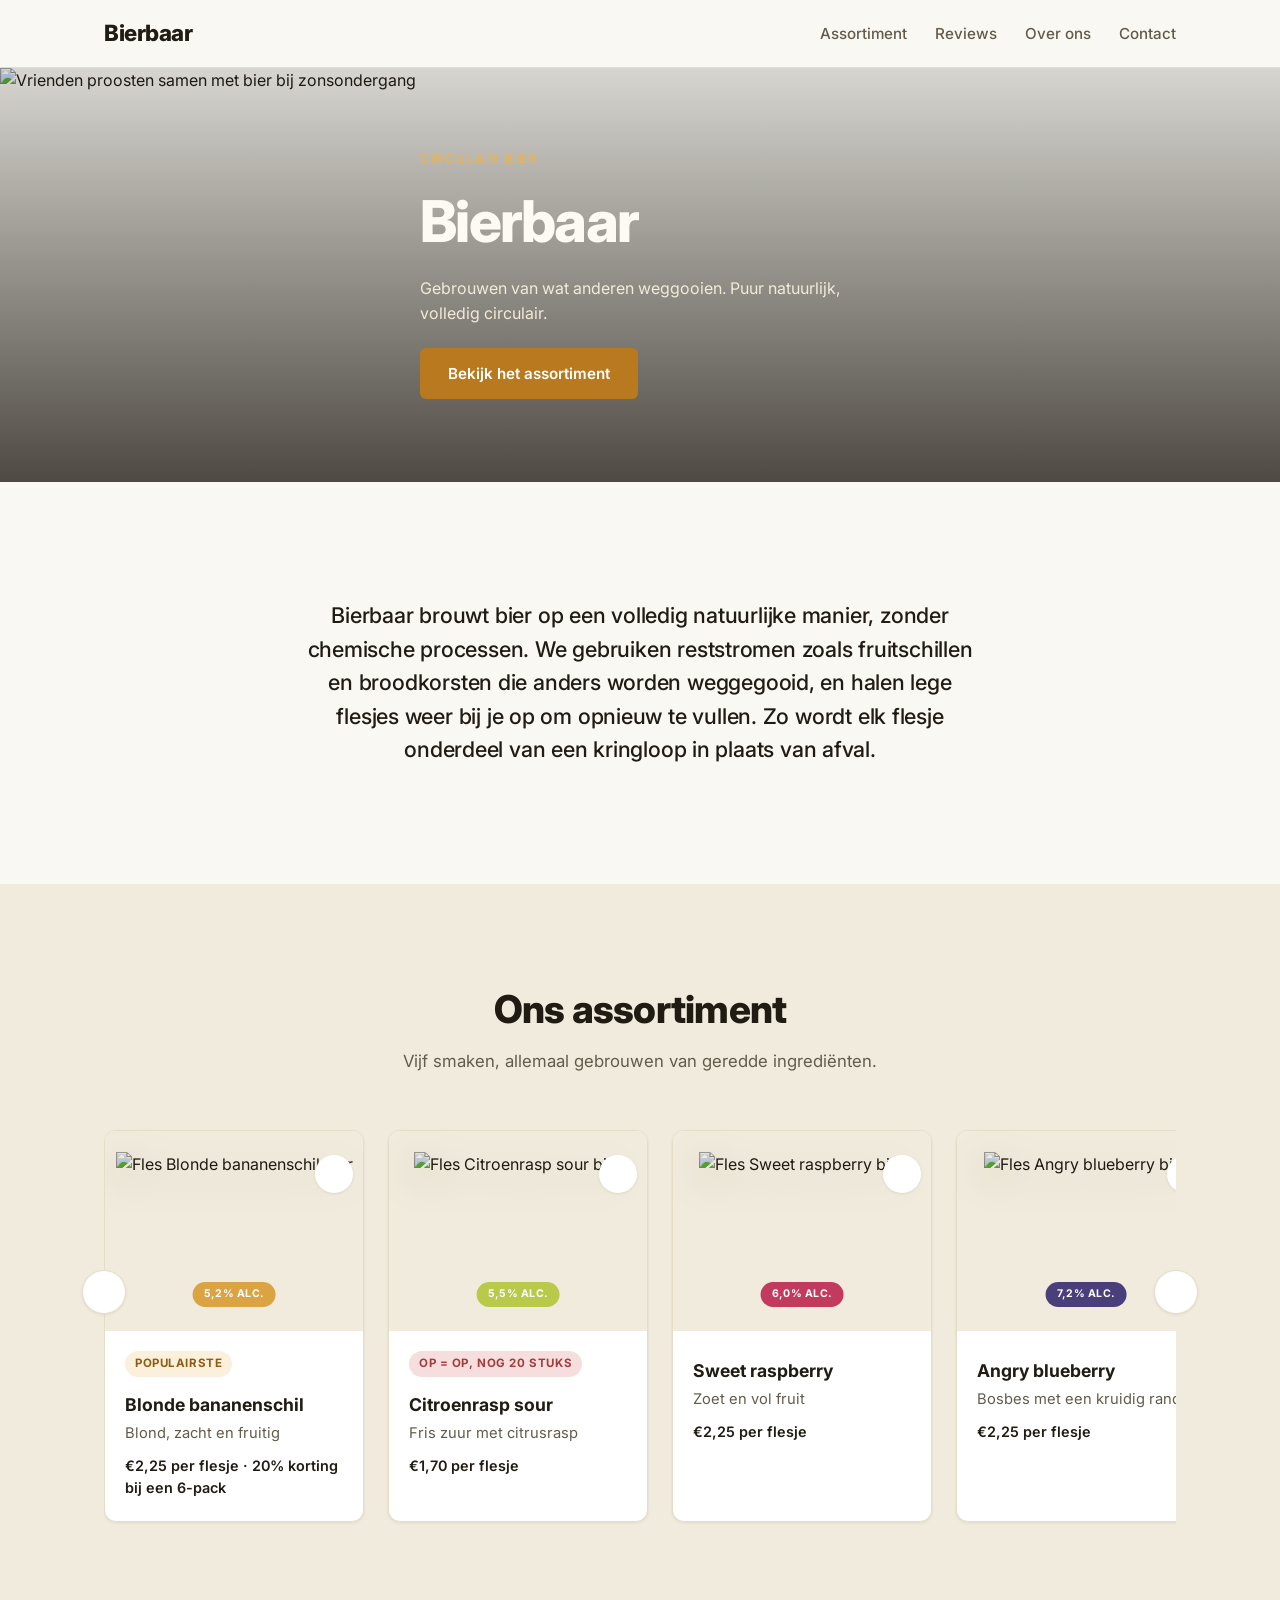
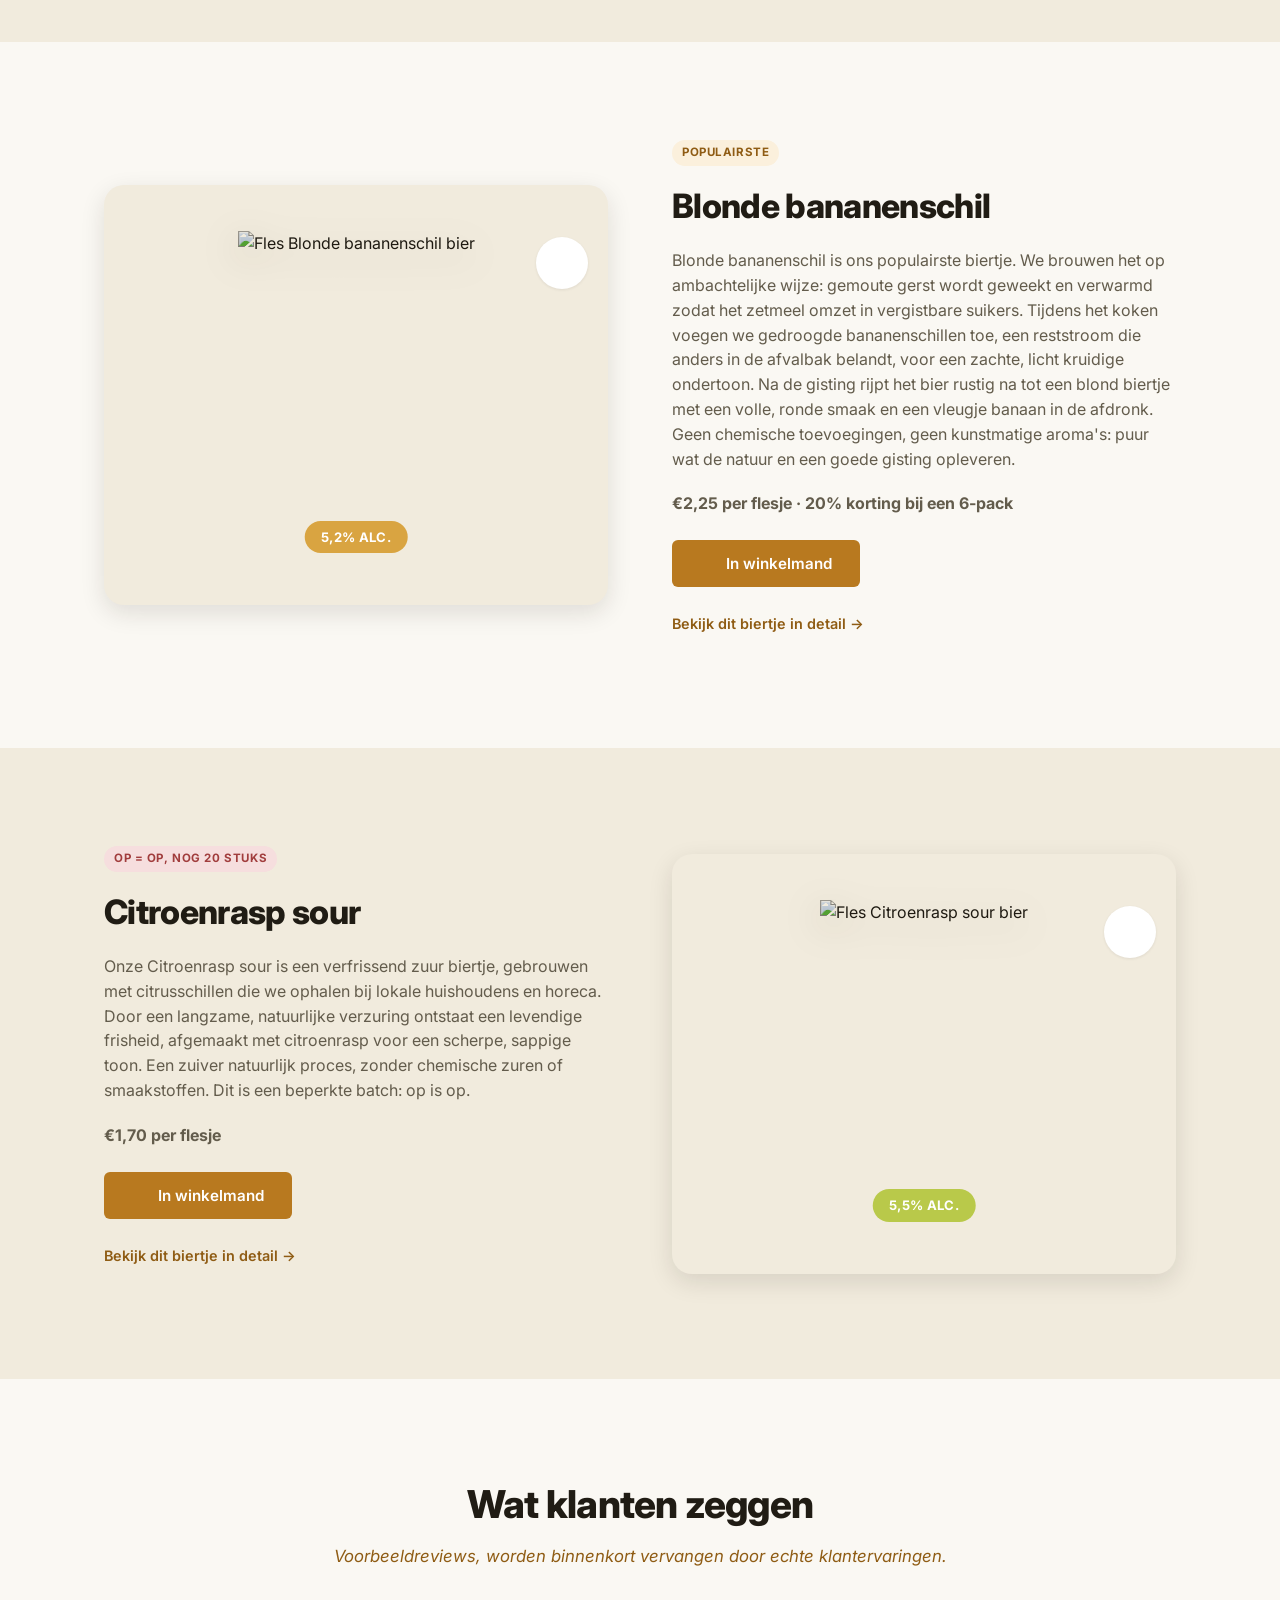
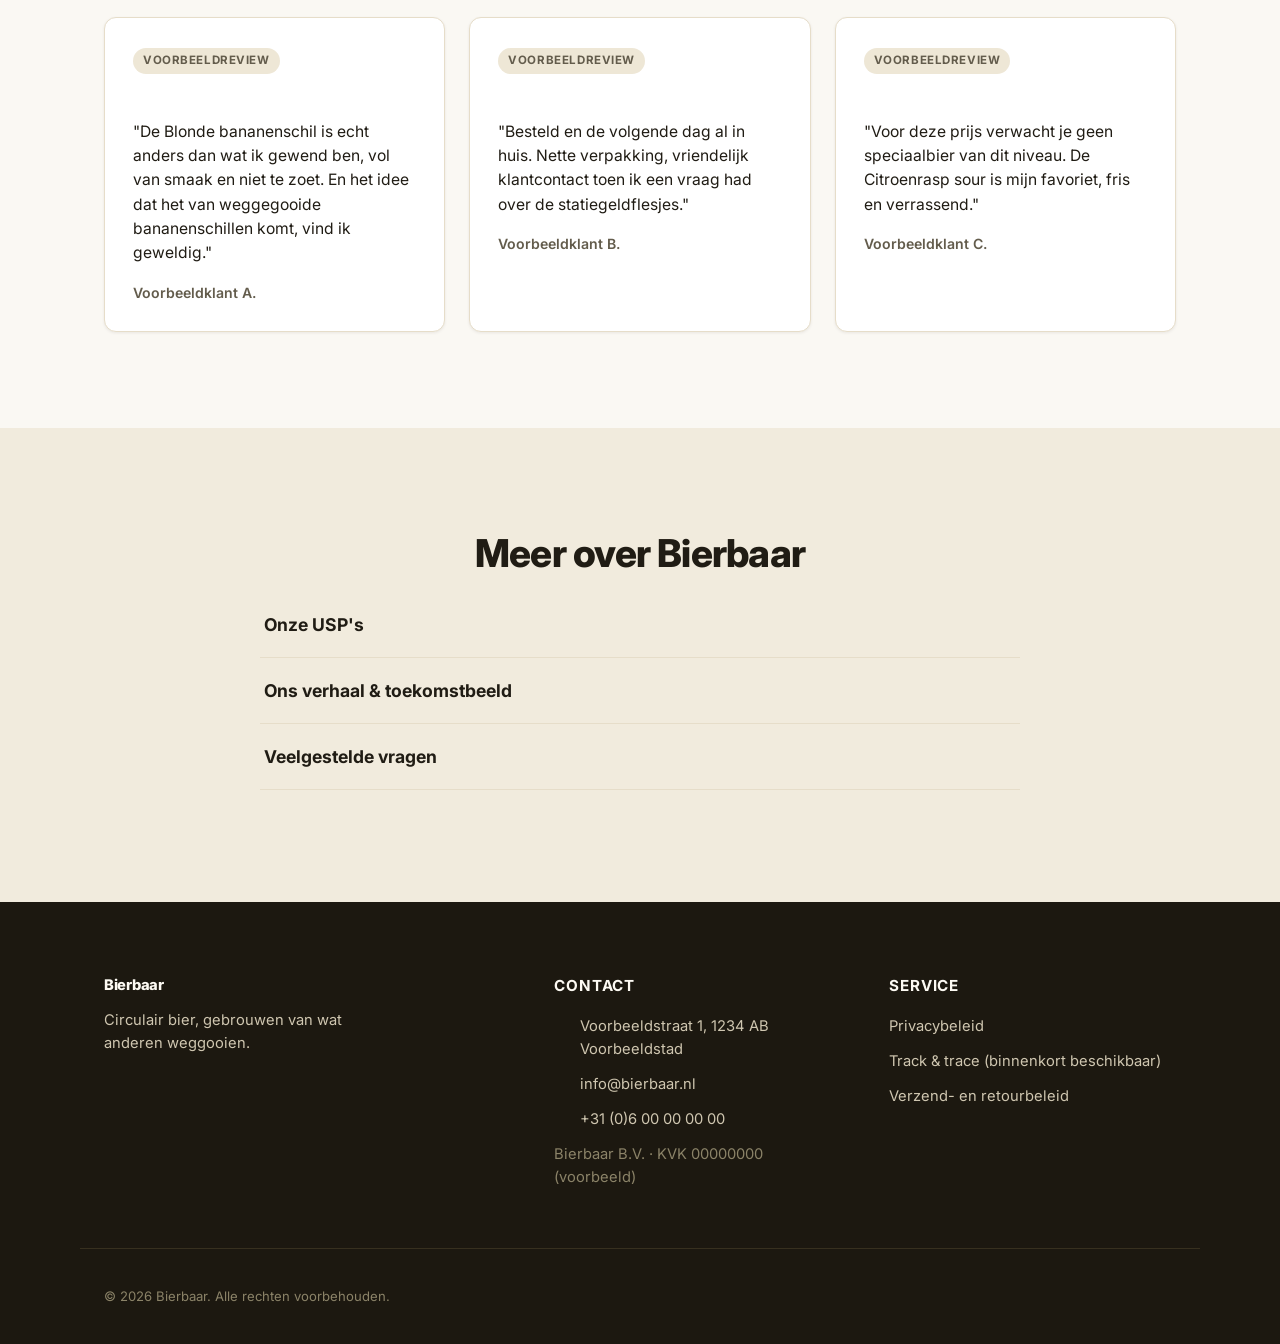
==== commit 8cbe18d0: "Echte flesfoto met per-smaak kleur, icoon-badge en ABV-pil i.p.v. illustraties" ====
--- a/index.html
+++ b/index.html
@@ -66,16 +66,10 @@
 
           <a class="product-slide" href="bieren/blonde-bananenschil.html">
             <div class="bottle-stage">
-              <div class="bottle-visual" style="--flavor-color:#d9a441;">
-                <svg class="bottle-svg" viewBox="0 0 160 420" aria-hidden="true">
-                  <rect x="63" y="4" width="34" height="20" rx="4" class="bottle-cap"></rect>
-                  <rect x="66" y="24" width="28" height="64" class="bottle-glass"></rect>
-                  <path d="M66 88 H94 L128 150 V392 Q128 408 112 408 H48 Q32 408 32 392 V150 Z" class="bottle-glass"></path>
-                  <rect x="40" y="228" width="80" height="104" rx="8" class="bottle-label"></rect>
-                </svg>
-                <span class="bottle-icon-badge"><i data-lucide="banana"></i></span>
-                <span class="bottle-abv">5,2% ALC.</span>
-                <span class="sr-only">Fles Blonde bananenschil bier, 5,2% alcohol</span>
+              <div class="bottle-visual" style="--flavor-color:#d9a441; --flavor-bg:#faecd2;">
+                <img class="bottle-photo" src="https://images.unsplash.com/photo-1644085159285-5fd924740cb3?w=450&q=80&auto=format&fit=crop" alt="Fles Blonde bananenschil bier" loading="lazy">
+                <span class="flavor-badge"><i data-lucide="banana"></i></span>
+                <span class="abv-pill">5,2% ALC.</span>
               </div>
             </div>
             <div class="product-slide-body">
@@ -88,16 +82,10 @@
 
           <a class="product-slide" href="bieren/citroenrasp-sour.html">
             <div class="bottle-stage">
-              <div class="bottle-visual" style="--flavor-color:#b9c94a;">
-                <svg class="bottle-svg" viewBox="0 0 160 420" aria-hidden="true">
-                  <rect x="63" y="4" width="34" height="20" rx="4" class="bottle-cap"></rect>
-                  <rect x="66" y="24" width="28" height="64" class="bottle-glass"></rect>
-                  <path d="M66 88 H94 L128 150 V392 Q128 408 112 408 H48 Q32 408 32 392 V150 Z" class="bottle-glass"></path>
-                  <rect x="40" y="228" width="80" height="104" rx="8" class="bottle-label"></rect>
-                </svg>
-                <span class="bottle-icon-badge"><i data-lucide="citrus"></i></span>
-                <span class="bottle-abv">5,5% ALC.</span>
-                <span class="sr-only">Fles Citroenrasp sour bier, 5,5% alcohol</span>
+              <div class="bottle-visual" style="--flavor-color:#b9c94a; --flavor-bg:#f1f6d9;">
+                <img class="bottle-photo" src="https://images.unsplash.com/photo-1644085159285-5fd924740cb3?w=450&q=80&auto=format&fit=crop" alt="Fles Citroenrasp sour bier" loading="lazy">
+                <span class="flavor-badge"><i data-lucide="citrus"></i></span>
+                <span class="abv-pill">5,5% ALC.</span>
               </div>
             </div>
             <div class="product-slide-body">
@@ -110,16 +98,10 @@
 
           <a class="product-slide" href="bieren/sweet-raspberry.html">
             <div class="bottle-stage">
-              <div class="bottle-visual" style="--flavor-color:#c23b5e;">
-                <svg class="bottle-svg" viewBox="0 0 160 420" aria-hidden="true">
-                  <rect x="63" y="4" width="34" height="20" rx="4" class="bottle-cap"></rect>
-                  <rect x="66" y="24" width="28" height="64" class="bottle-glass"></rect>
-                  <path d="M66 88 H94 L128 150 V392 Q128 408 112 408 H48 Q32 408 32 392 V150 Z" class="bottle-glass"></path>
-                  <rect x="40" y="228" width="80" height="104" rx="8" class="bottle-label"></rect>
-                </svg>
-                <span class="bottle-icon-badge"><i data-lucide="cherry"></i></span>
-                <span class="bottle-abv">6,0% ALC.</span>
-                <span class="sr-only">Fles Sweet raspberry bier, 6,0% alcohol</span>
+              <div class="bottle-visual" style="--flavor-color:#c23b5e; --flavor-bg:#f8dbe2;">
+                <img class="bottle-photo" src="https://images.unsplash.com/photo-1644085159285-5fd924740cb3?w=450&q=80&auto=format&fit=crop" alt="Fles Sweet raspberry bier" loading="lazy">
+                <span class="flavor-badge"><i data-lucide="cherry"></i></span>
+                <span class="abv-pill">6,0% ALC.</span>
               </div>
             </div>
             <div class="product-slide-body">
@@ -131,16 +113,10 @@
 
           <a class="product-slide" href="bieren/angry-blueberry.html">
             <div class="bottle-stage">
-              <div class="bottle-visual" style="--flavor-color:#4a3f7a;">
-                <svg class="bottle-svg" viewBox="0 0 160 420" aria-hidden="true">
-                  <rect x="63" y="4" width="34" height="20" rx="4" class="bottle-cap"></rect>
-                  <rect x="66" y="24" width="28" height="64" class="bottle-glass"></rect>
-                  <path d="M66 88 H94 L128 150 V392 Q128 408 112 408 H48 Q32 408 32 392 V150 Z" class="bottle-glass"></path>
-                  <rect x="40" y="228" width="80" height="104" rx="8" class="bottle-label"></rect>
-                </svg>
-                <span class="bottle-icon-badge"><i data-lucide="grape"></i></span>
-                <span class="bottle-abv">7,2% ALC.</span>
-                <span class="sr-only">Fles Angry blueberry bier, 7,2% alcohol</span>
+              <div class="bottle-visual" style="--flavor-color:#4a3f7a; --flavor-bg:#e1ddf0;">
+                <img class="bottle-photo" src="https://images.unsplash.com/photo-1644085159285-5fd924740cb3?w=450&q=80&auto=format&fit=crop" alt="Fles Angry blueberry bier" loading="lazy">
+                <span class="flavor-badge"><i data-lucide="grape"></i></span>
+                <span class="abv-pill">7,2% ALC.</span>
               </div>
             </div>
             <div class="product-slide-body">
@@ -152,16 +128,10 @@
 
           <a class="product-slide" href="bieren/mango-tango.html">
             <div class="bottle-stage">
-              <div class="bottle-visual" style="--flavor-color:#e0762c;">
-                <svg class="bottle-svg" viewBox="0 0 160 420" aria-hidden="true">
-                  <rect x="63" y="4" width="34" height="20" rx="4" class="bottle-cap"></rect>
-                  <rect x="66" y="24" width="28" height="64" class="bottle-glass"></rect>
-                  <path d="M66 88 H94 L128 150 V392 Q128 408 112 408 H48 Q32 408 32 392 V150 Z" class="bottle-glass"></path>
-                  <rect x="40" y="228" width="80" height="104" rx="8" class="bottle-label"></rect>
-                </svg>
-                <span class="bottle-icon-badge"><i data-lucide="apple"></i></span>
-                <span class="bottle-abv">6,4% ALC.</span>
-                <span class="sr-only">Fles Mango tango bier, 6,4% alcohol</span>
+              <div class="bottle-visual" style="--flavor-color:#e0762c; --flavor-bg:#fbe1cf;">
+                <img class="bottle-photo" src="https://images.unsplash.com/photo-1644085159285-5fd924740cb3?w=450&q=80&auto=format&fit=crop" alt="Fles Mango tango bier" loading="lazy">
+                <span class="flavor-badge"><i data-lucide="apple"></i></span>
+                <span class="abv-pill">6,4% ALC.</span>
               </div>
             </div>
             <div class="product-slide-body">
@@ -187,18 +157,12 @@
   <section class="spotlight">
     <div class="container spotlight-inner">
       <div class="bottle-stage-lg">
-        <div class="bottle-visual" style="--flavor-color:#d9a441;">
-          <svg class="bottle-svg" viewBox="0 0 160 420" aria-hidden="true">
-            <rect x="63" y="4" width="34" height="20" rx="4" class="bottle-cap"></rect>
-            <rect x="66" y="24" width="28" height="64" class="bottle-glass"></rect>
-            <path d="M66 88 H94 L128 150 V392 Q128 408 112 408 H48 Q32 408 32 392 V150 Z" class="bottle-glass"></path>
-            <rect x="40" y="228" width="80" height="104" rx="8" class="bottle-label"></rect>
-          </svg>
-          <span class="bottle-icon-badge"><i data-lucide="banana"></i></span>
-          <span class="bottle-abv">5,2% ALC.</span>
-          <span class="sr-only">Fles Blonde bananenschil bier, 5,2% alcohol</span>
-        </div>
-      </div>
+        <div class="bottle-visual" style="--flavor-color:#d9a441; --flavor-bg:#faecd2;">
+                <img class="bottle-photo" src="https://images.unsplash.com/photo-1644085159285-5fd924740cb3?w=450&q=80&auto=format&fit=crop" alt="Fles Blonde bananenschil bier" loading="lazy">
+                <span class="flavor-badge"><i data-lucide="banana"></i></span>
+                <span class="abv-pill">5,2% ALC.</span>
+              </div>
+            </div>
       <div class="spotlight-text">
         <span class="badge badge-popular">Populairste</span>
         <h2>Blonde bananenschil</h2>
@@ -225,18 +189,12 @@
   <section class="spotlight spotlight-alt">
     <div class="container spotlight-inner spotlight-inner-reverse">
       <div class="bottle-stage-lg">
-        <div class="bottle-visual" style="--flavor-color:#b9c94a;">
-          <svg class="bottle-svg" viewBox="0 0 160 420" aria-hidden="true">
-            <rect x="63" y="4" width="34" height="20" rx="4" class="bottle-cap"></rect>
-            <rect x="66" y="24" width="28" height="64" class="bottle-glass"></rect>
-            <path d="M66 88 H94 L128 150 V392 Q128 408 112 408 H48 Q32 408 32 392 V150 Z" class="bottle-glass"></path>
-            <rect x="40" y="228" width="80" height="104" rx="8" class="bottle-label"></rect>
-          </svg>
-          <span class="bottle-icon-badge"><i data-lucide="citrus"></i></span>
-          <span class="bottle-abv">5,5% ALC.</span>
-          <span class="sr-only">Fles Citroenrasp sour bier, 5,5% alcohol</span>
-        </div>
-      </div>
+        <div class="bottle-visual" style="--flavor-color:#b9c94a; --flavor-bg:#f1f6d9;">
+                <img class="bottle-photo" src="https://images.unsplash.com/photo-1644085159285-5fd924740cb3?w=450&q=80&auto=format&fit=crop" alt="Fles Citroenrasp sour bier" loading="lazy">
+                <span class="flavor-badge"><i data-lucide="citrus"></i></span>
+                <span class="abv-pill">5,5% ALC.</span>
+              </div>
+            </div>
       <div class="spotlight-text">
         <span class="badge badge-limited">Op = op, nog 20 stuks</span>
         <h2>Citroenrasp sour</h2>
--- a/css/styles.css
+++ b/css/styles.css
@@ -242,7 +242,7 @@
 
 .bottle-stage {
   height: 200px;
-  background: var(--color-bg-alt);
+  background: var(--flavor-bg, var(--color-bg-alt));
   display: flex;
   align-items: center;
   justify-content: center;
@@ -252,59 +252,70 @@
 .bottle-visual {
   position: relative;
   height: 100%;
-  aspect-ratio: 160 / 420;
-}
-
-.bottle-svg { width: 100%; height: 100%; display: block; }
-
-.bottle-cap { fill: #2b2620; }
-.bottle-glass { fill: var(--flavor-color, var(--color-accent)); opacity: 0.92; }
-.bottle-label { fill: #fdfaf3; stroke: rgba(32, 28, 20, 0.08); stroke-width: 1.5; }
-
-.bottle-icon-badge {
+  width: 100%;
+  display: flex;
+  align-items: center;
+  justify-content: center;
+}
+
+.bottle-photo {
+  height: 92%;
+  width: auto;
+  object-fit: contain;
+  filter: drop-shadow(0 10px 18px rgba(32, 28, 20, 0.18));
+  mix-blend-mode: multiply;
+}
+
+.flavor-badge {
   position: absolute;
-  top: 57%;
-  left: 50%;
-  transform: translate(-50%, -50%);
-  width: 32%;
-  aspect-ratio: 1;
+  top: 10px;
+  right: 10px;
+  width: 38px;
+  height: 38px;
+  border-radius: 50%;
+  background: #fff;
+  box-shadow: var(--shadow-sm);
   display: flex;
   align-items: center;
   justify-content: center;
 }
 
-.bottle-icon-badge svg {
-  width: 100%;
-  height: 100%;
+.flavor-badge svg {
+  width: 58%;
+  height: 58%;
   color: var(--flavor-color, var(--color-accent));
-  stroke-width: 1.75;
-}
-
-.bottle-abv {
+  stroke-width: 2;
+}
+
+.abv-pill {
   position: absolute;
-  top: 74.5%;
+  bottom: 10px;
   left: 50%;
   transform: translateX(-50%);
+  background: var(--flavor-color, var(--color-accent));
+  color: #fff;
   font-size: 0.66rem;
   font-weight: 700;
   letter-spacing: 0.03em;
-  color: var(--color-text-muted);
+  padding: 4px 11px;
+  border-radius: 999px;
   white-space: nowrap;
 }
 
 .bottle-stage-lg {
   height: 420px;
-  background: var(--color-bg-alt);
+  background: var(--flavor-bg, var(--color-bg-alt));
   border-radius: var(--radius-lg);
   box-shadow: var(--shadow-md);
   display: flex;
   align-items: center;
   justify-content: center;
   padding: 32px 0;
-}
-
-.bottle-stage-lg .bottle-visual { height: 82%; }
-.bottle-stage-lg .bottle-abv { font-size: 0.85rem; }
+  position: relative;
+}
+
+.bottle-stage-lg .flavor-badge { width: 52px; height: 52px; top: 20px; right: 20px; }
+.bottle-stage-lg .abv-pill { font-size: 0.82rem; padding: 6px 16px; bottom: 20px; }
 
 .sr-only {
   position: absolute;
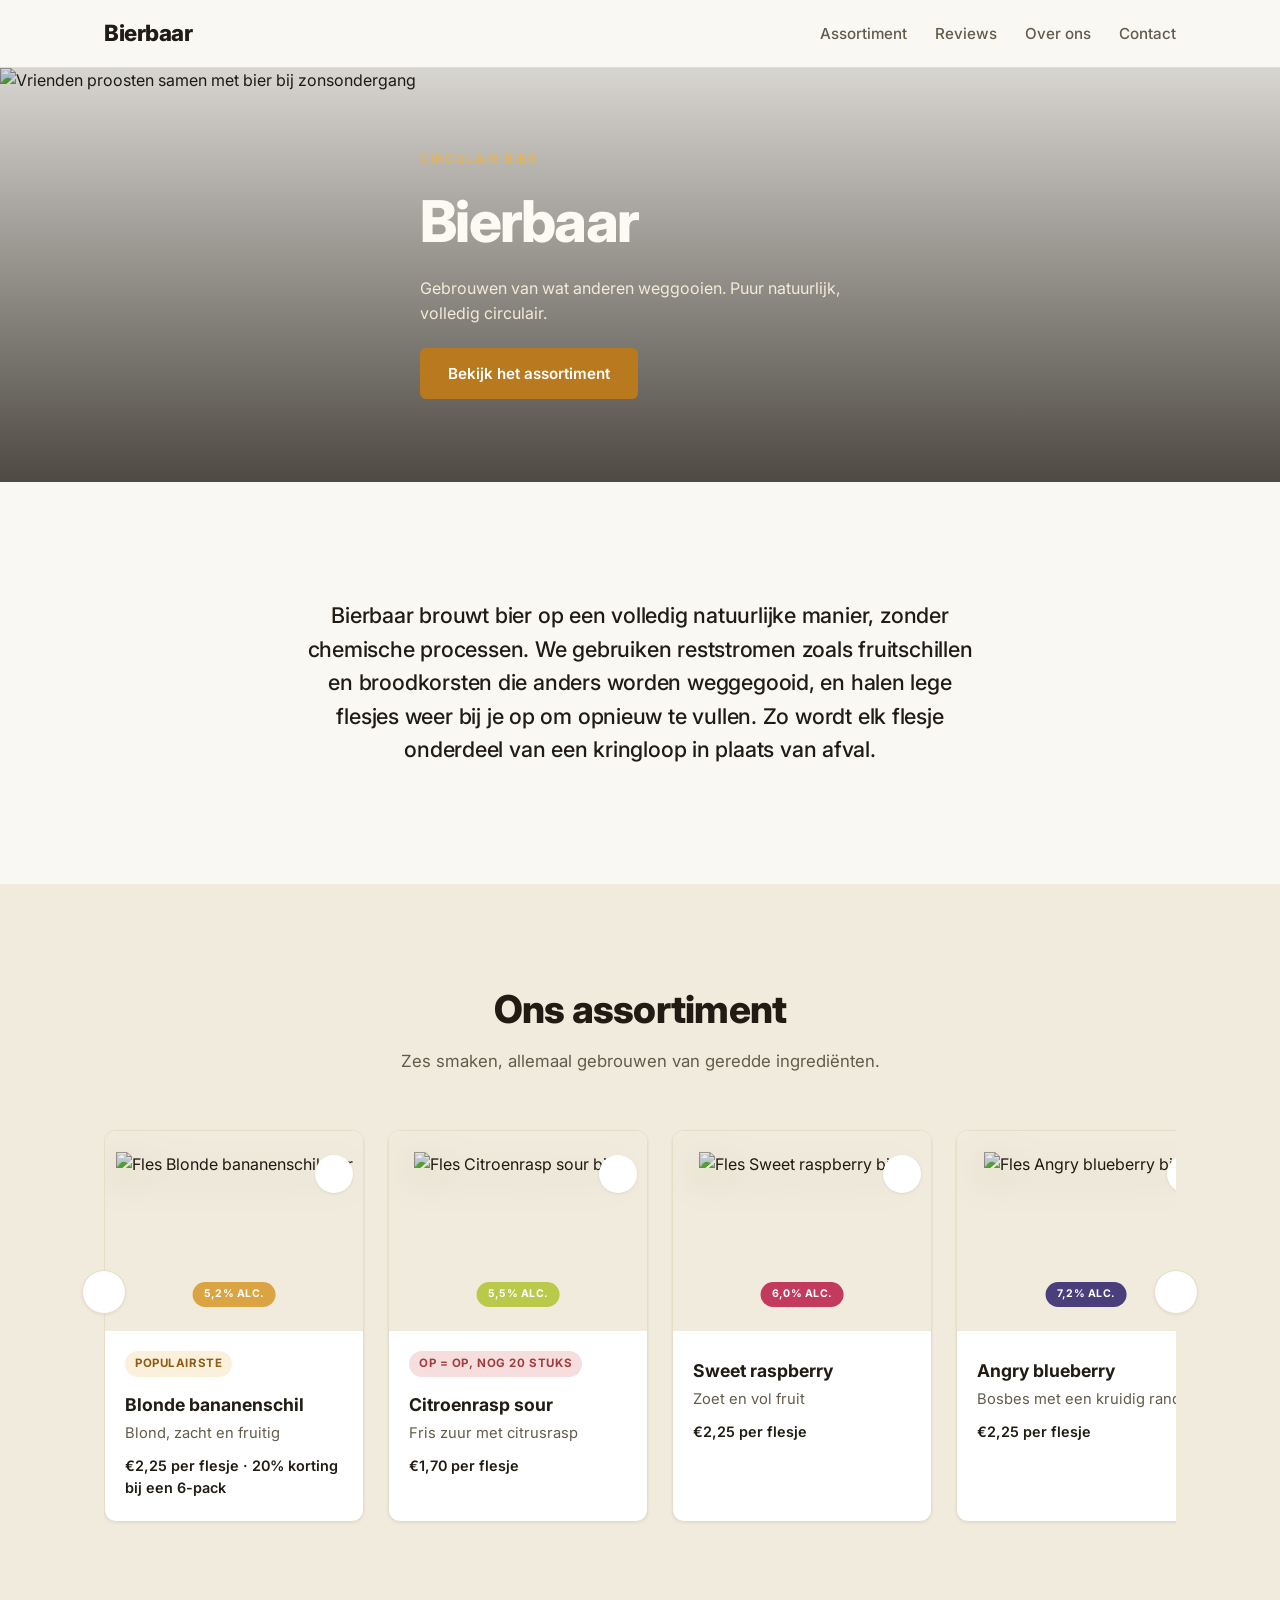
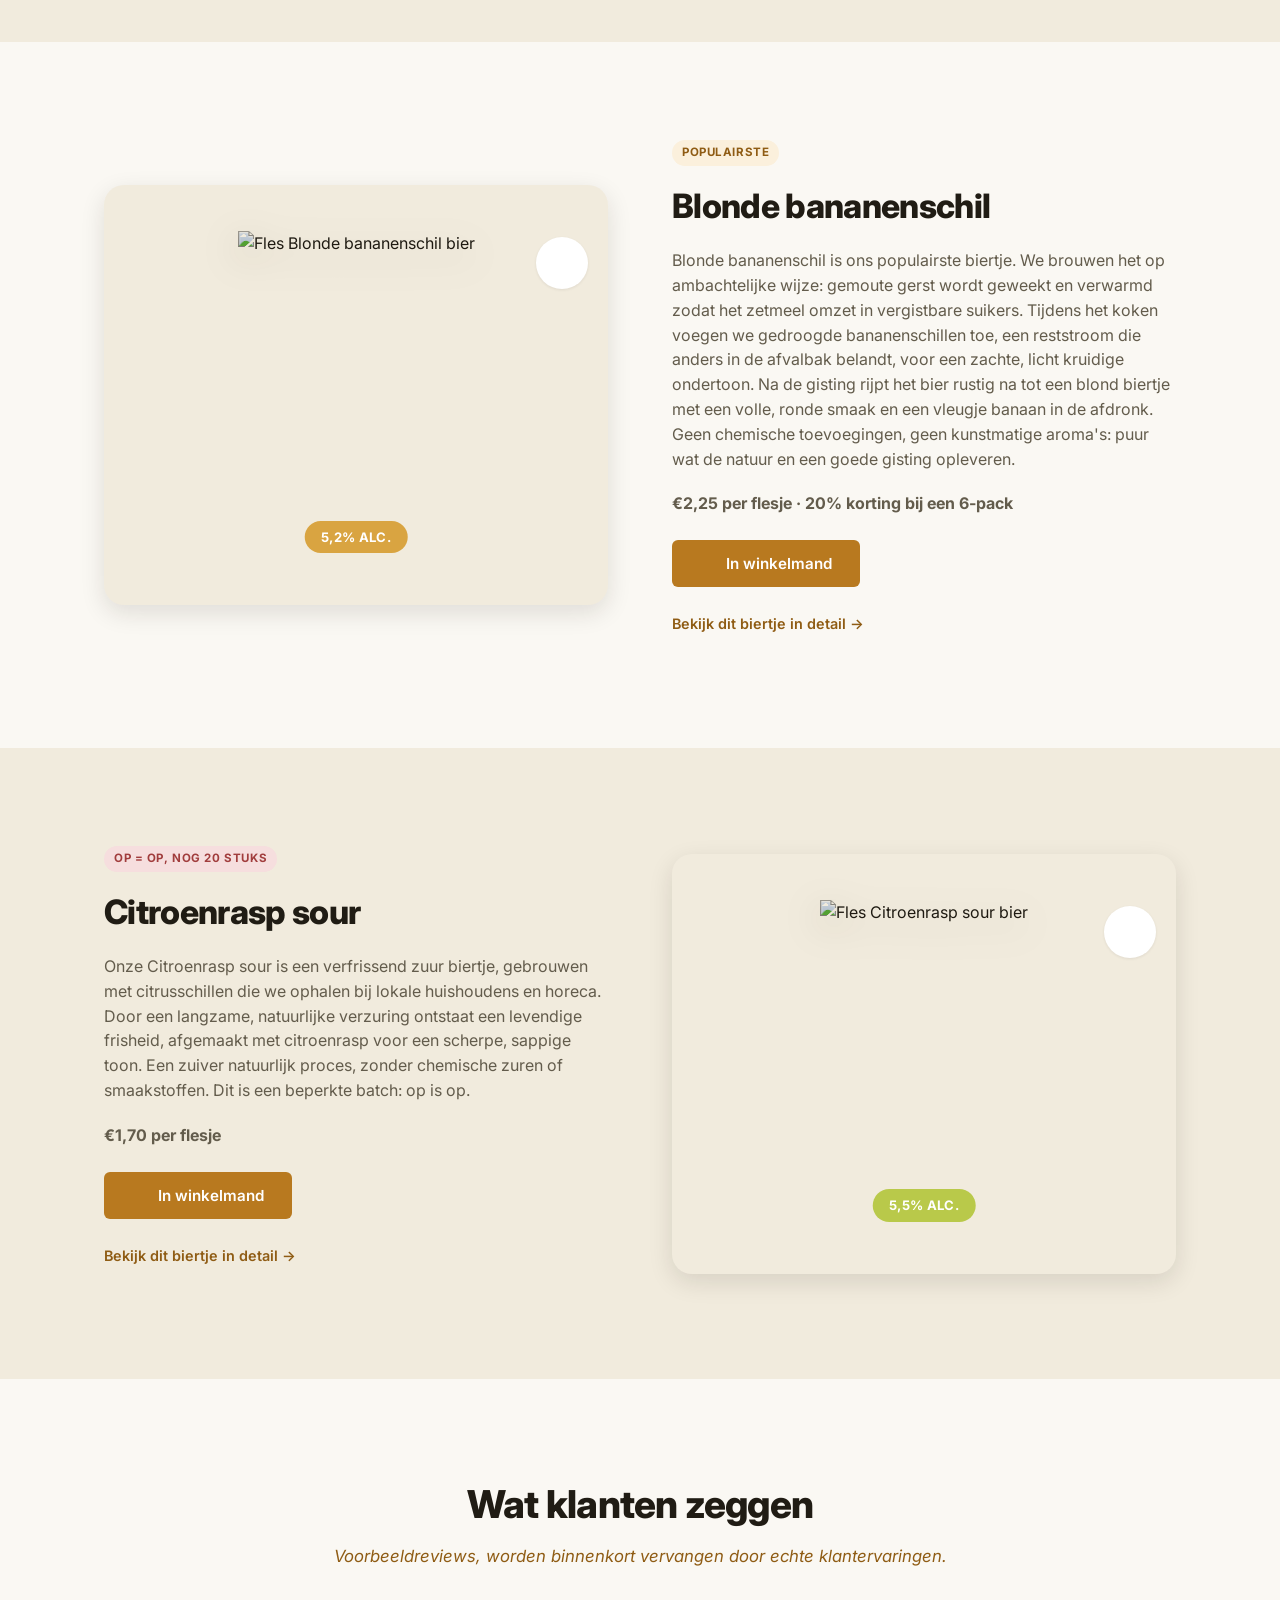
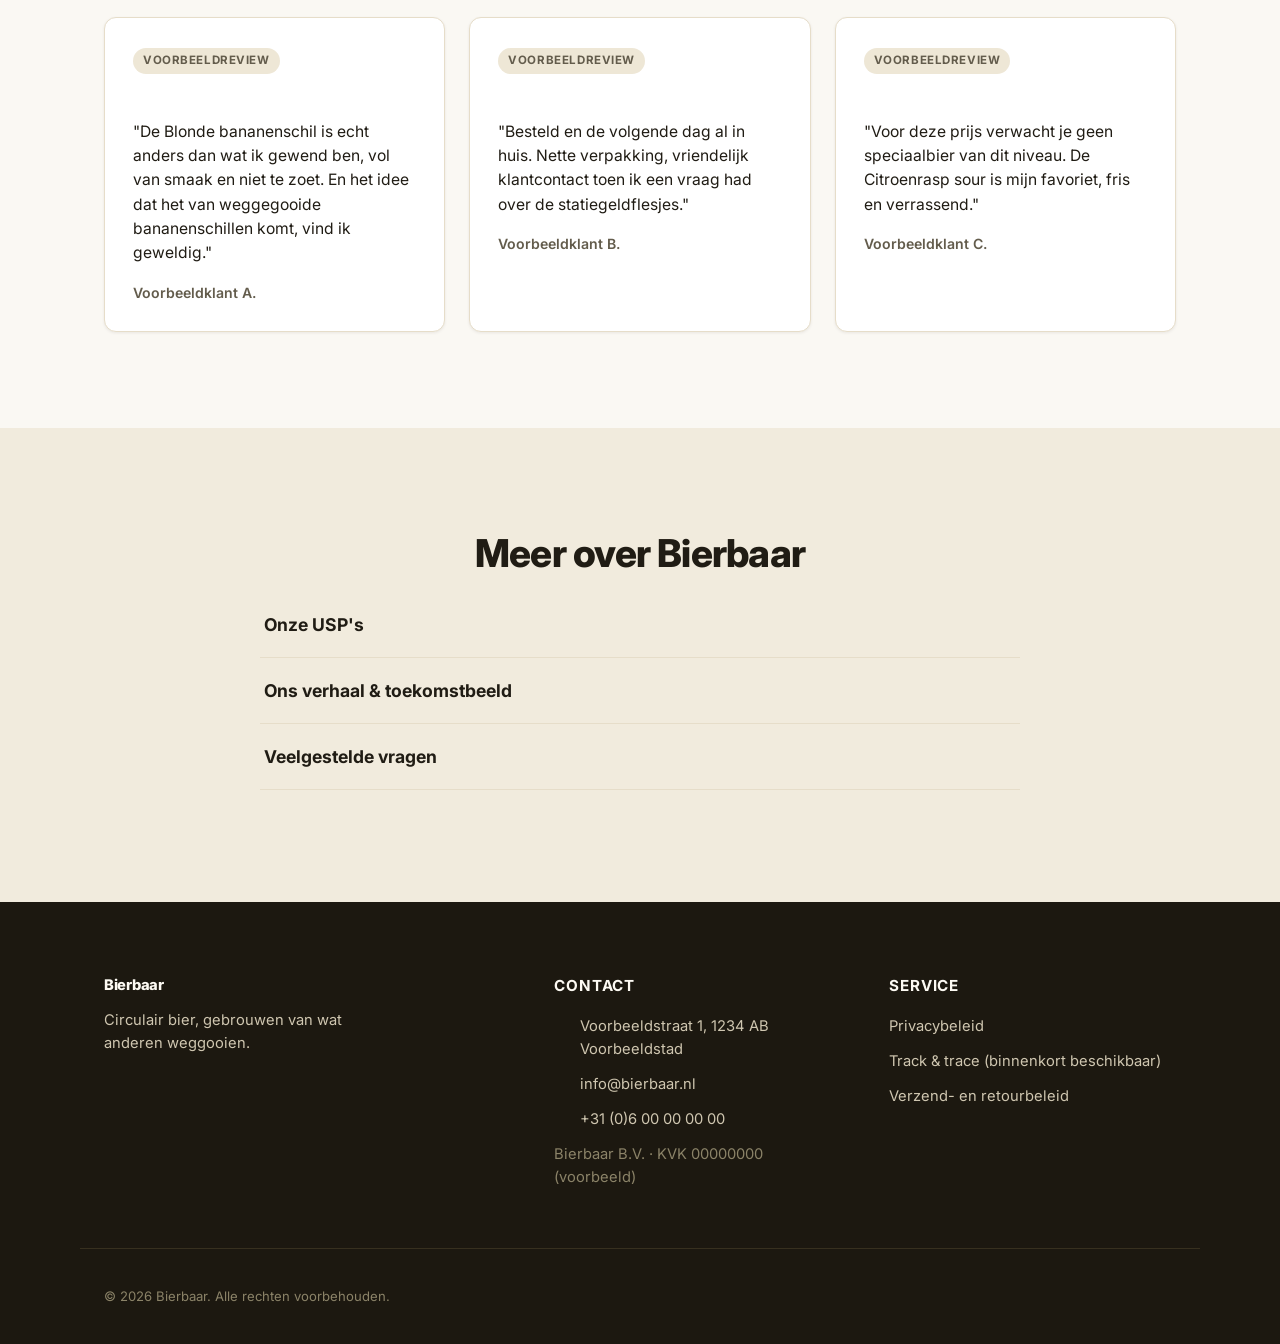
==== commit 913b7827: "Nieuw biertje toevoegen: Strawberry Explosion, slide en detailpagina" ====
--- a/index.html
+++ b/index.html
@@ -59,7 +59,7 @@
   <section id="assortiment" class="products">
     <div class="container">
       <h2 class="section-title">Ons assortiment</h2>
-      <p class="section-subtitle">Vijf smaken, allemaal gebrouwen van geredde ingrediënten.</p>
+      <p class="section-subtitle">Zes smaken, allemaal gebrouwen van geredde ingrediënten.</p>
 
       <div class="slideshow" id="productSlideshow">
         <div class="slideshow-track" id="slideshowTrack">
@@ -137,6 +137,22 @@
             <div class="product-slide-body">
               <h3>Mango tango</h3>
               <p class="product-tag">Tropisch en vol fruit</p>
+              <p class="product-price">&euro;2,25 per flesje</p>
+            </div>
+          </a>
+
+          <a class="product-slide" href="bieren/strawberry-explosion.html">
+            <div class="bottle-stage">
+              <div class="bottle-visual" style="--flavor-color:#e0435c; --flavor-bg:#fce3e7;">
+                <img class="bottle-photo" src="https://images.unsplash.com/photo-1644085159285-5fd924740cb3?w=450&q=80&auto=format&fit=crop" alt="Fles Strawberry Explosion bier" loading="lazy">
+                <span class="flavor-badge"><i data-lucide="heart"></i></span>
+                <span class="abv-pill">6,1% ALC.</span>
+              </div>
+            </div>
+            <div class="product-slide-body">
+              <span class="badge badge-new">Nieuw</span>
+              <h3>Strawberry Explosion</h3>
+              <p class="product-tag">Zacht, zoet en vol aardbei</p>
               <p class="product-price">&euro;2,25 per flesje</p>
             </div>
           </a>
--- a/css/styles.css
+++ b/css/styles.css
@@ -363,6 +363,7 @@
 .badge-popular { background: var(--color-accent-tint); color: var(--color-accent-dark); }
 .badge-limited { background: #f6dede; color: #a13d3d; }
 .badge-placeholder { background: #eee7d6; color: var(--color-text-muted); }
+.badge-new { background: #fce3e7; color: #b23955; }
 
 .slide-nav {
   position: absolute;
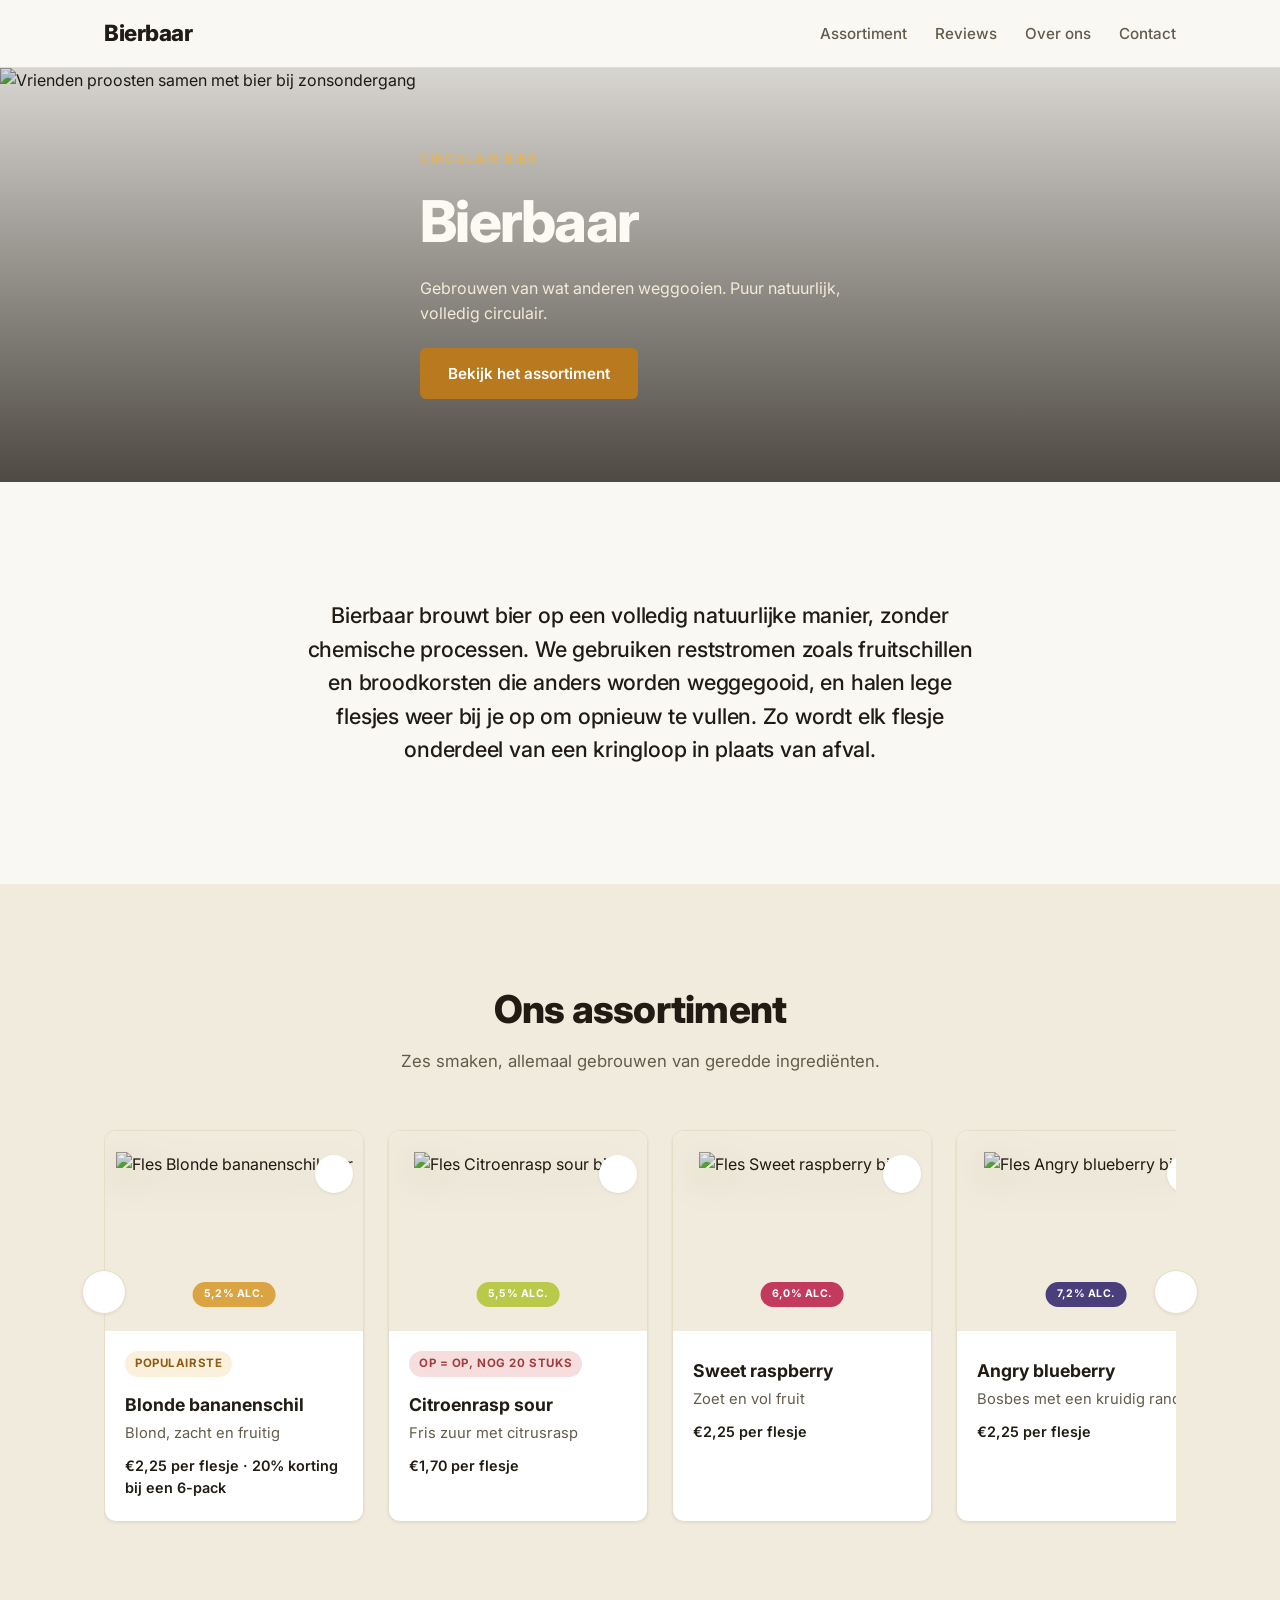
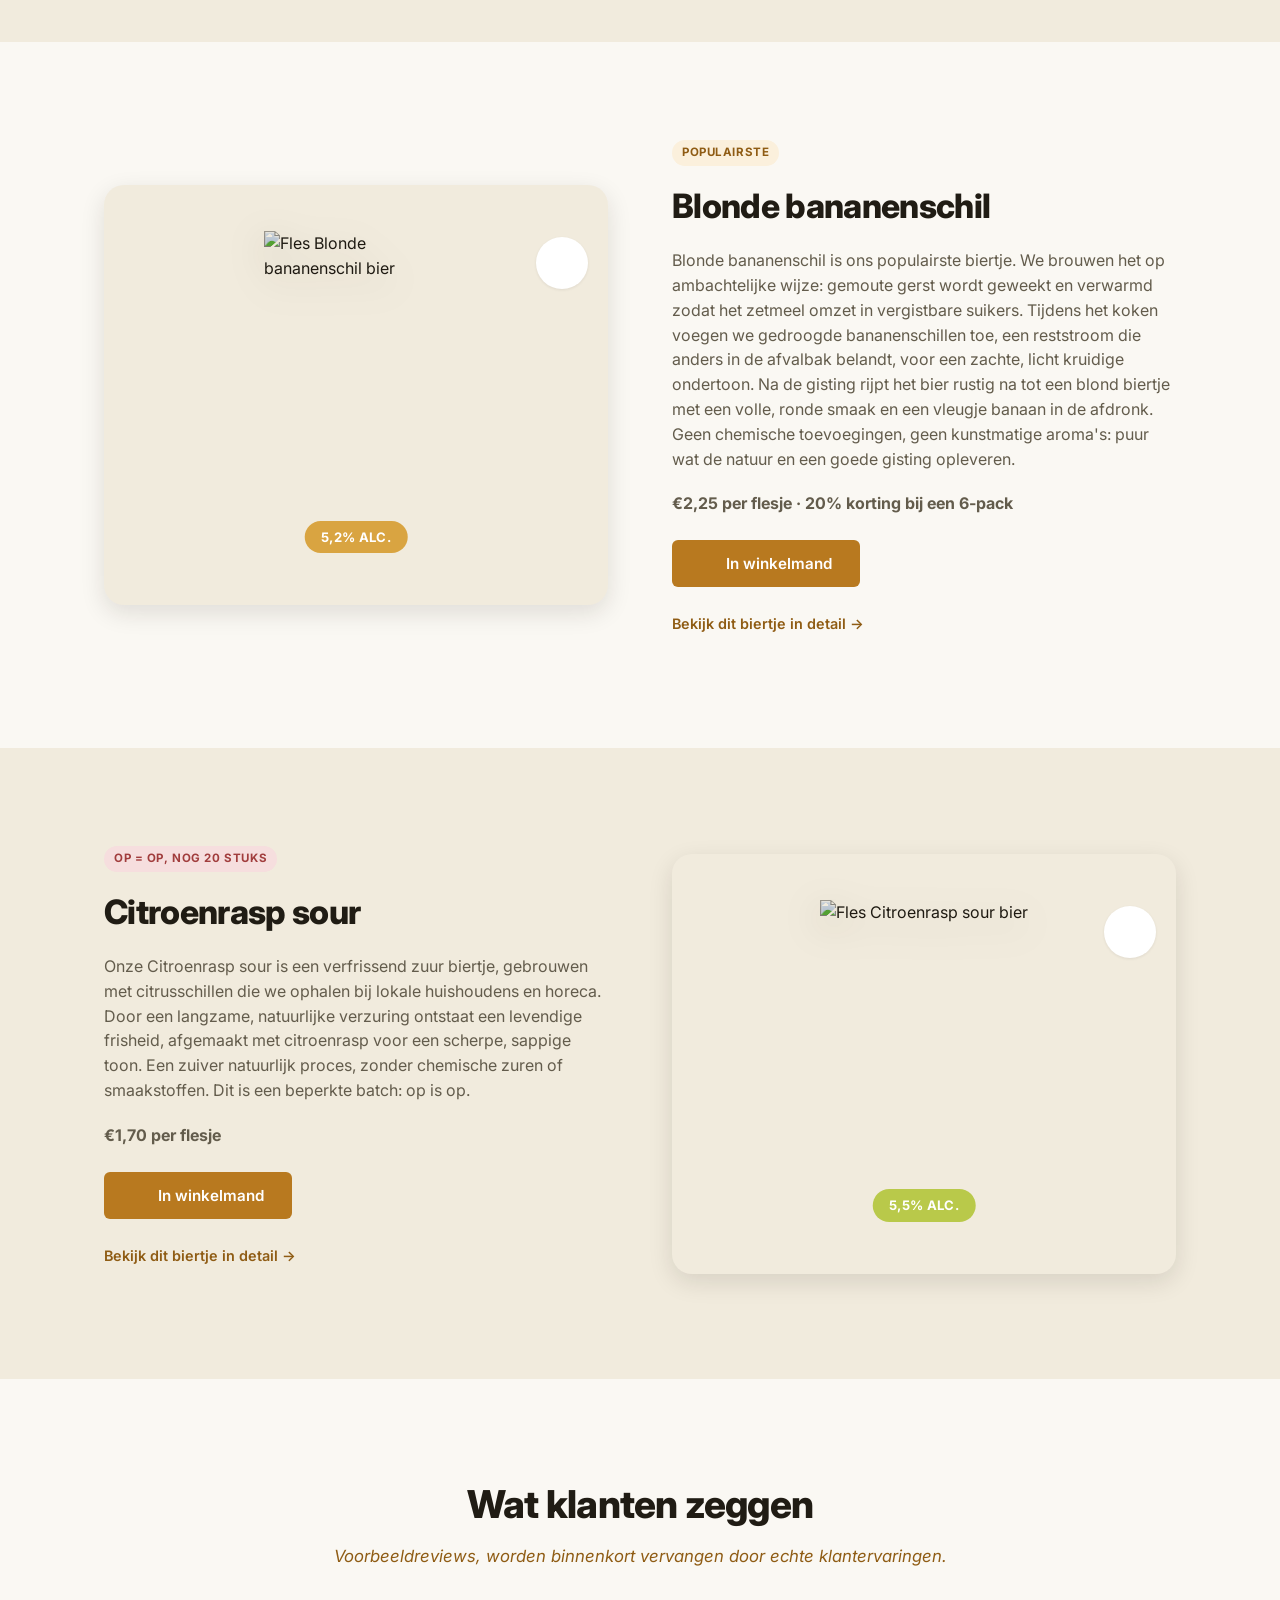
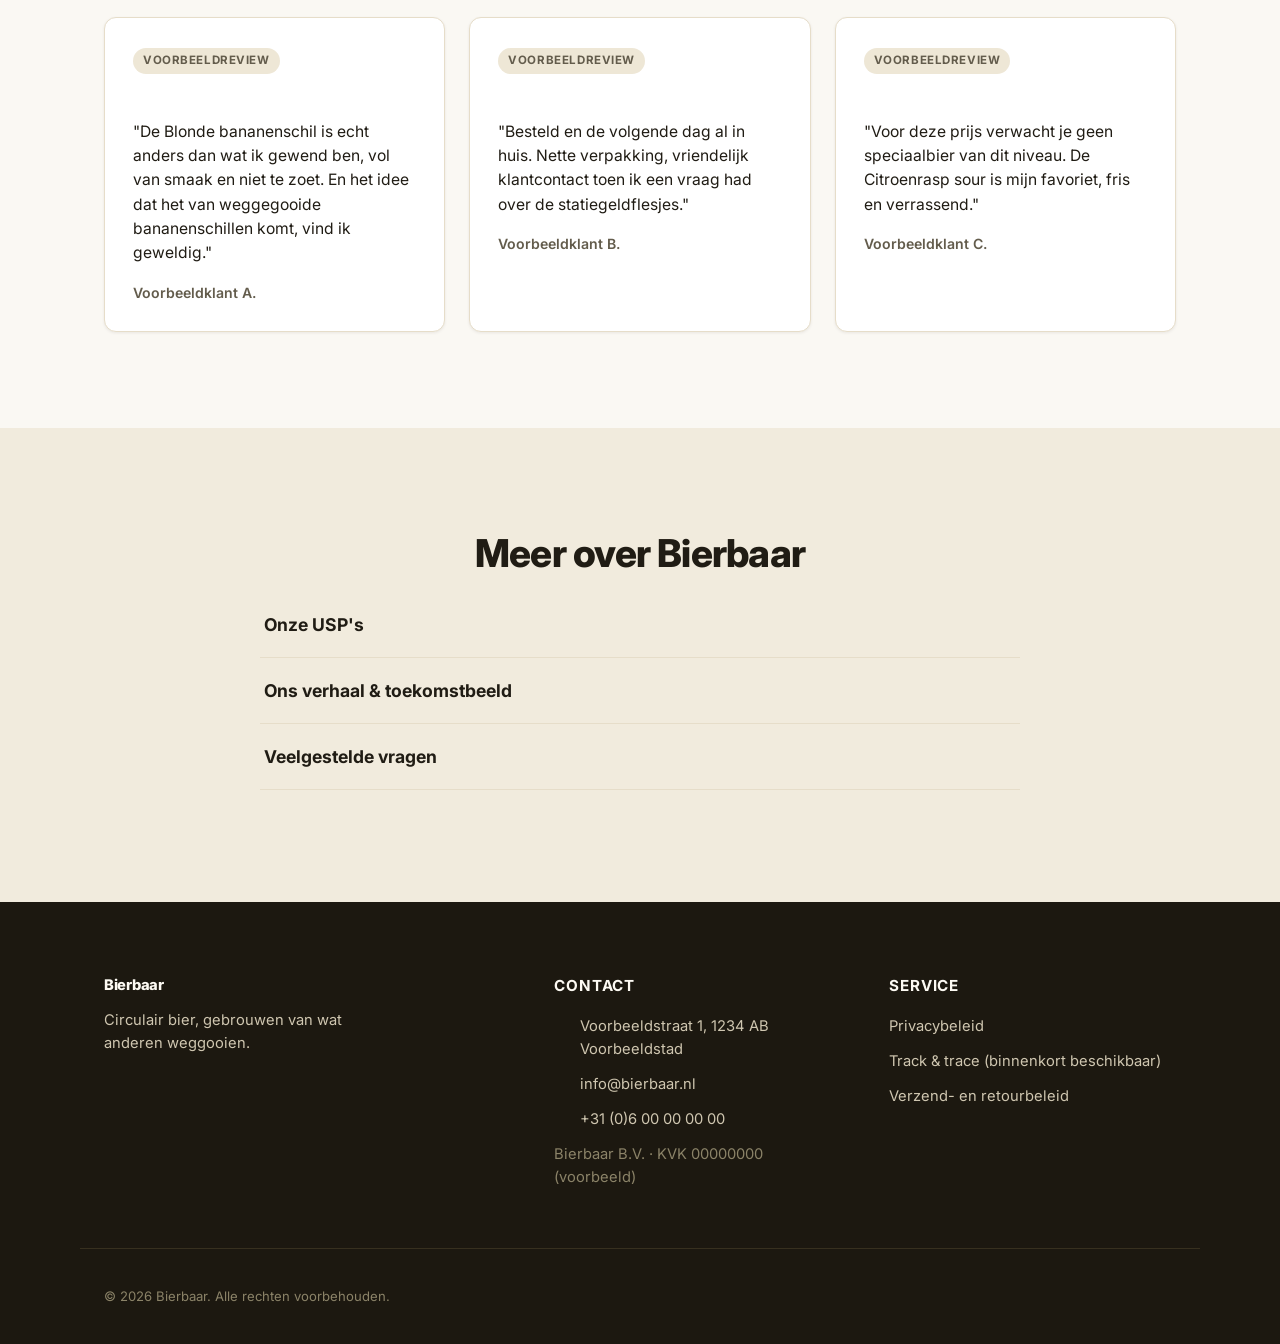
==== commit 0445fe5e: "Video van biertje drinken in de flesvorm (proef bij Blonde bananenschil) Co-Authored-By: Claude Sonn" ====
--- a/index.html
+++ b/index.html
@@ -174,11 +174,14 @@
     <div class="container spotlight-inner">
       <div class="bottle-stage-lg">
         <div class="bottle-visual" style="--flavor-color:#d9a441; --flavor-bg:#faecd2;">
-                <img class="bottle-photo" src="https://images.unsplash.com/photo-1644085159285-5fd924740cb3?w=450&q=80&auto=format&fit=crop" alt="Fles Blonde bananenschil bier" loading="lazy">
-                <span class="flavor-badge"><i data-lucide="banana"></i></span>
-                <span class="abv-pill">5,2% ALC.</span>
-              </div>
-            </div>
+          <div class="bottle-video-wrap">
+            <video class="bottle-video" src="video/biertje-drinken.mp4" autoplay muted loop playsinline preload="metadata" aria-hidden="true"></video>
+            <img class="bottle-video-glass" src="https://images.unsplash.com/photo-1644085159285-5fd924740cb3?w=600&q=80&auto=format&fit=crop" alt="Fles Blonde bananenschil bier">
+          </div>
+          <span class="flavor-badge"><i data-lucide="banana"></i></span>
+          <span class="abv-pill">5,2% ALC.</span>
+        </div>
+      </div>
       <div class="spotlight-text">
         <span class="badge badge-popular">Populairste</span>
         <h2>Blonde bananenschil</h2>
--- a/css/styles.css
+++ b/css/styles.css
@@ -264,6 +264,43 @@
   object-fit: contain;
   filter: drop-shadow(0 10px 18px rgba(32, 28, 20, 0.18));
   mix-blend-mode: multiply;
+}
+
+.bottle-video-wrap {
+  position: relative;
+  height: 92%;
+  aspect-ratio: 900 / 1597;
+}
+
+.bottle-video {
+  position: absolute;
+  inset: 0;
+  z-index: 1;
+  width: 100%;
+  height: 100%;
+  object-fit: cover;
+  object-position: 68% 50%;
+  opacity: 0.95;
+  filter: brightness(1.1) saturate(1.15);
+  -webkit-mask: url("data:image/svg+xml,%3Csvg xmlns='http://www.w3.org/2000/svg' viewBox='0 0 900 1597'%3E%3Cpath d='M361 110 L541 110 L548 520 C548 580 650 600 650 700 L650 1440 Q650 1470 620 1470 L280 1470 Q248 1470 248 1440 L248 700 C248 600 352 580 352 520 Z'/%3E%3C/svg%3E") center / 100% 100% no-repeat;
+  mask: url("data:image/svg+xml,%3Csvg xmlns='http://www.w3.org/2000/svg' viewBox='0 0 900 1597'%3E%3Cpath d='M361 110 L541 110 L548 520 C548 580 650 600 650 700 L650 1440 Q650 1470 620 1470 L280 1470 Q248 1470 248 1440 L248 700 C248 600 352 580 352 520 Z'/%3E%3C/svg%3E") center / 100% 100% no-repeat;
+}
+
+.bottle-video-wrap ~ .flavor-badge,
+.bottle-video-wrap ~ .abv-pill { z-index: 3; }
+
+.bottle-video-glass {
+  position: absolute;
+  inset: 0;
+  width: 100%;
+  height: 100%;
+  object-fit: contain;
+  mix-blend-mode: multiply;
+  filter: drop-shadow(0 10px 18px rgba(32, 28, 20, 0.18));
+}
+
+@media (prefers-reduced-motion: reduce) {
+  .bottle-video { display: none; }
 }
 
 .flavor-badge {
